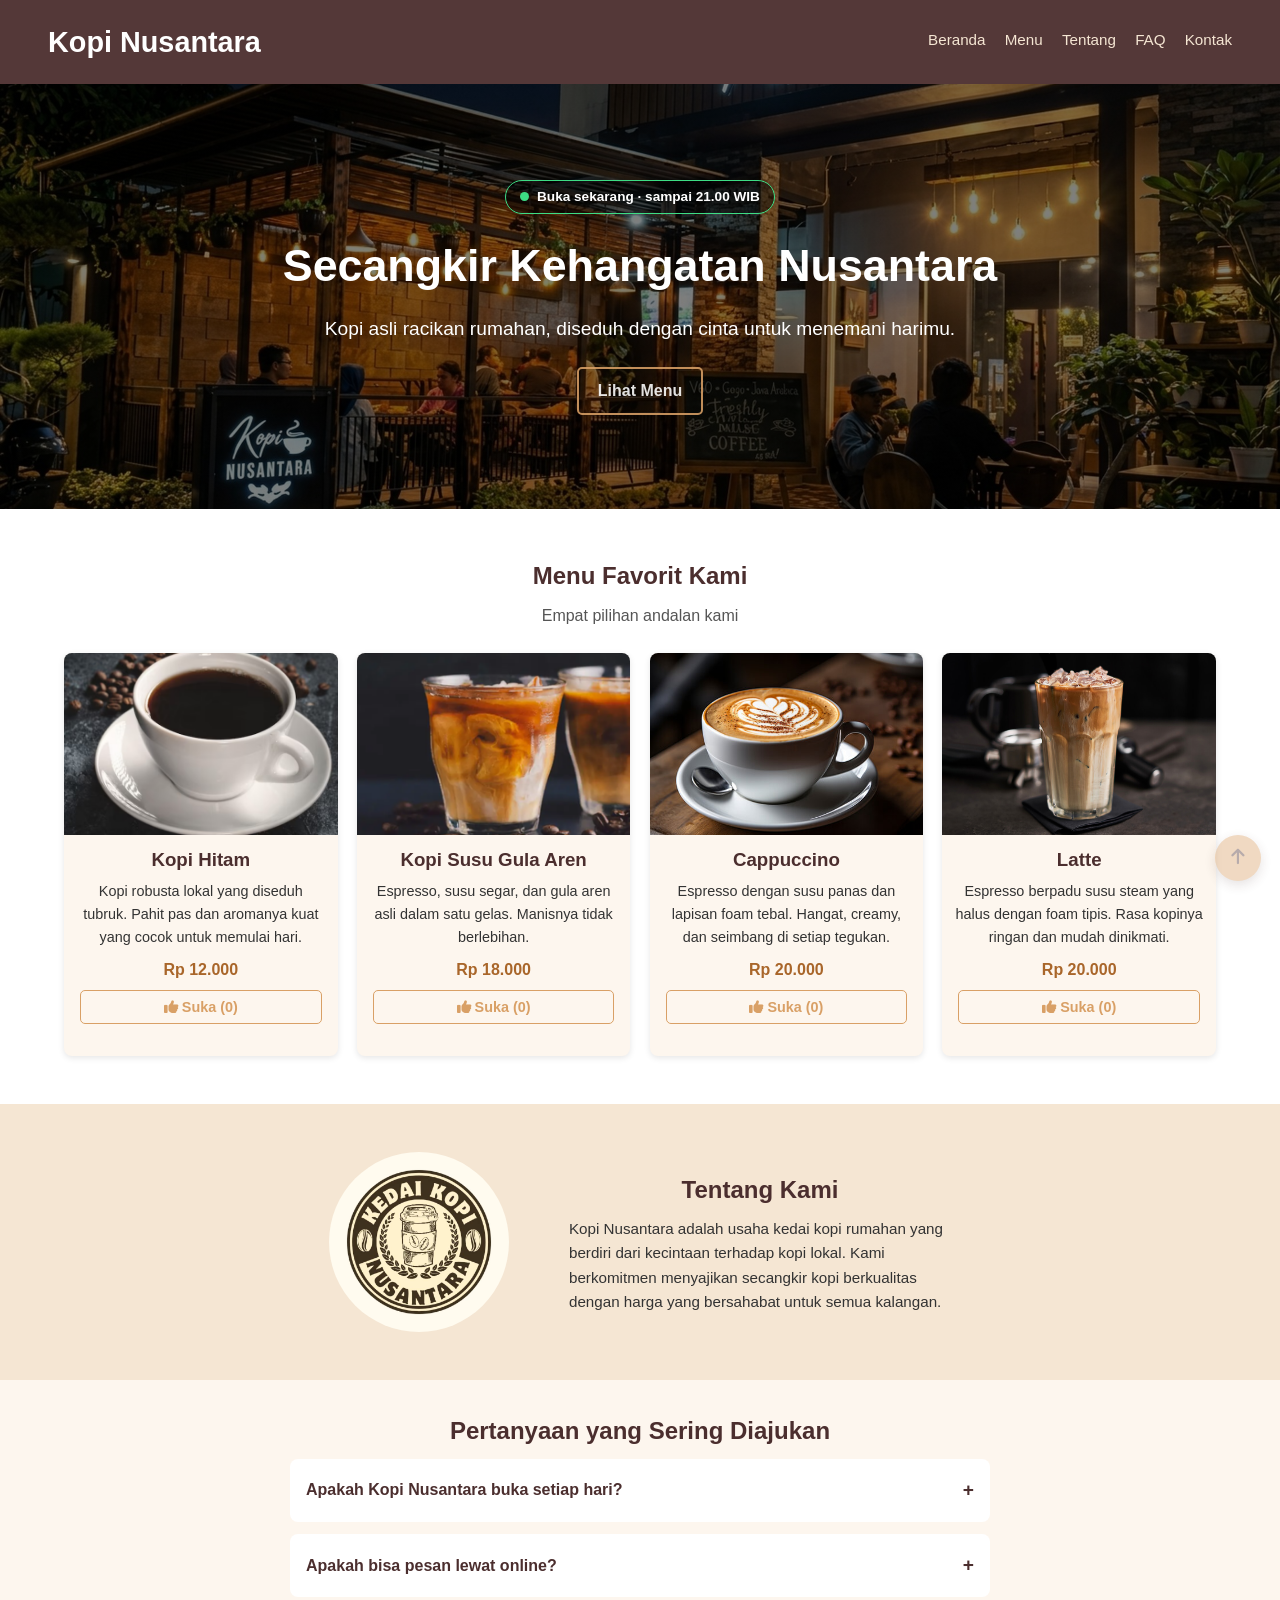
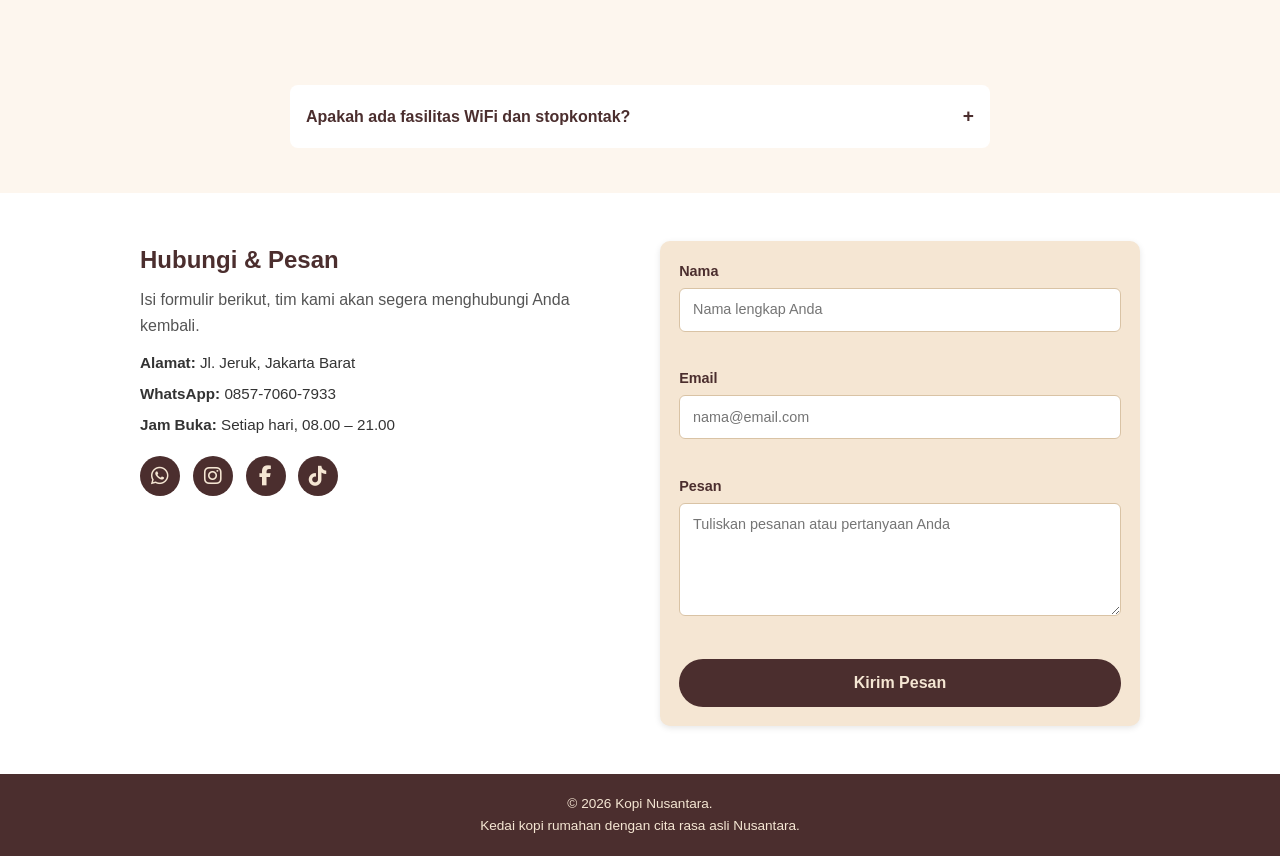
==== index.html @ 64dcb605 "Merge branch 'main' of https://github.com/Yohanes-505/tugas-bootstrap" ====
<!DOCTYPE html>
<html lang="id">
<head>
  <meta charset="UTF-8">
  <meta name="viewport" content="width=device-width, initial-scale=1.0">
  <title>Kopi Nusantara - Kedai Kopi Rumahan</title>
  <!--mengimport css yang berada di luar file lokal-->
  <link rel="stylesheet" href="https://cdnjs.cloudflare.com/ajax/libs/font-awesome/6.5.1/css/all.min.css">
  <link rel="stylesheet" href="style.css">
</head>

<body>
  <!--header-->
  <header class="header">
    <div class="nav-container">
      <h1 class="logo">Kopi Nusantara</h1>
      <input type="checkbox" id="nav-toggle" class="nav-toggle">

      <!--Ini kalau tampilan mobile bakal muncul tombol garis 3-->
      <label for="nav-toggle" class="hamburger">
        <span></span>
        <span></span>
        <span></span>
      </label>

      <nav class="navbar">
        <ul class="nav-list">
          <li><a href="#hero">Beranda</a></li>
          <li><a href="#menu">Menu</a></li>
          <li><a href="#tentang">Tentang</a></li>
          <li><a href="#faq">FAQ</a></li>
          <li><a href="#kontak">Kontak</a></li>
        </ul>
      </nav>
    </div>
  </header>

  <!--hero-->
  <section class="hero" id="hero">
    <div class="hero-content">
      <!--badge status buka ato tutup, teks dan warnanya diisi jQuery berdasarkan jam skrg-->
      <span class="status-buka" id="status-buka"></span>
      <h2>Secangkir Kehangatan Nusantara</h2>
      <p>Kopi asli racikan rumahan, diseduh dengan cinta untuk menemani harimu.</p>
      <a href="#menu" class="btn">Lihat Menu</a>
    </div>
  </section>

  <!--main content-->
  <section class="menu" id="menu">
    <h2 class="section-title">Menu Favorit Kami</h2>
    <p>Empat pilihan andalan kami</p>
    <div class="menu-grid">

      <div class="card">
        <div class="badge-populer">Terpopuler</div>
        <img src="images/Kopi Hitam.png" alt="Kopi Hitam">
        <h3>Kopi Hitam</h3>
        <p>Kopi robusta lokal yang diseduh tubruk. Pahit pas dan aromanya kuat yang cocok untuk memulai hari.</p>
        <span class="price">Rp 12.000</span>
        <!--Fitur Jquery untuk menyukai menu -->
        <button class="btn-like"><i class="fa-solid fa-thumbs-up"></i> Suka (<span class="like-count">0</span>)</button>
      </div>

      <div class="card">
        <div class="badge-populer">Terpopuler</div>
        <img src="images/Kopi Susu Gula Aren.png" alt="Kopi Susu Gula Aren">
        <h3>Kopi Susu Gula Aren</h3>
        <p>Espresso, susu segar, dan gula aren asli dalam satu gelas. Manisnya tidak berlebihan.</p>
        <span class="price">Rp 18.000</span>
        <button class="btn-like"><i class="fa-solid fa-thumbs-up"></i> Suka (<span class="like-count">0</span>)</button>
      </div>

      <div class="card">
        <div class="badge-populer">Terpopuler</div>
        <img src="images/Cappuccino.jpg" alt="Cappuccino">
        <h3>Cappuccino</h3>
        <p>Espresso dengan susu panas dan lapisan foam tebal. Hangat, creamy, dan seimbang di setiap tegukan.</p>
        <span class="price">Rp 20.000</span>
        <button class="btn-like"><i class="fa-solid fa-thumbs-up"></i> Suka (<span class="like-count">0</span>)</button>
      </div>

      <div class="card">
        <div class="badge-populer">Terpopuler</div>
        <img src="images/Iced Latte.jpg" alt="Latte">
        <h3>Latte</h3>
        <p>Espresso berpadu susu steam yang halus dengan foam tipis. Rasa kopinya ringan dan mudah dinikmati.</p>
        <span class="price">Rp 20.000</span>
        <button class="btn-like"><i class="fa-solid fa-thumbs-up"></i> Suka (<span class="like-count">0</span>)</button>
      </div>

    </div>
  </section>

  <!--tentang kami-->
  <section class="tentang" id="tentang">
    <div class="tentang-flex">
      <img src="images/Logo Kedai Kopi Nusantara.jpeg" alt="Kedai Kopi Nusantara">
      <div class="tentang-text">
        <h2 class="section-title">Tentang Kami</h2>
        <p>Kopi Nusantara adalah usaha kedai kopi rumahan yang berdiri dari kecintaan terhadap kopi lokal. Kami berkomitmen menyajikan secangkir kopi berkualitas dengan harga yang bersahabat untuk semua kalangan.</p>
      </div>
    </div>
  </section>

  <!--faq-->
  <section class="faq" id="faq">
    <h2 class="section-title">Pertanyaan yang Sering Diajukan</h2>
    <div class="faq-list">

      <!--faq 1-->
      <div class="faq-item">
        <div class="faq-question">
          Apakah Kopi Nusantara buka setiap hari?
          <span class="faq-icon">+</span>
        </div>
        <div class="faq-answer">
          <p>Ya, kami buka setiap hari mulai pukul 08.00 sampai 21.00 WIB.</p>
        </div>
      </div>

      <!--faq 2-->
      <div class="faq-item">
        <div class="faq-question">
          Apakah bisa pesan lewat online?
          <span class="faq-icon">+</span>
        </div>
        <div class="faq-answer">
          <p>Bisa, kamu bisa hubungi kami lewat Instagram atau WhatsApp yang tertera di bagian Kontak.</p>
        </div>
      </div>

      <!--faq 3-->
      <div class="faq-item">
        <div class="faq-question">
          Apakah tersedia menu tanpa gula?
          <span class="faq-icon">+</span>
        </div>
        <div class="faq-answer">
          <p>Tersedia, kamu bisa request level gula sesuai selera saat memesan.</p>
        </div>
      </div>

      <!--faq 4-->
      <div class="faq-item">
        <div class="faq-question">
          Apakah ada fasilitas WiFi dan stopkontak?
          <span class="faq-icon">+</span>
        </div>
        <div class="faq-answer">
          <p>Kami menyediakan WiFi gratis yang cepat dan banyak stopkontak, cocok untuk mengerjakan tugas atau work from cafe.</p>
        </div>
      </div>

    </div>
  </section>

  <!--kontak & pesan (validasi form menggunakan jQuery, lihat script.js)-->
  <section class="kontak" id="kontak">
    <div class="kontak-grid">
      <div class="kontak-info">
        <h2>Hubungi &amp; Pesan</h2>
        <p>Isi formulir berikut, tim kami akan segera menghubungi Anda kembali.</p>
        <ul class="kontak-detail">
          <li><strong>Alamat:</strong> Jl. Jeruk, Jakarta Barat</li>
          <li><strong>WhatsApp:</strong> 0857-7060-7933</li>
          <li><strong>Jam Buka:</strong> Setiap hari, 08.00 &ndash; 21.00</li>
        </ul>

        <!--ini untuk logo whatsapp, instagram, facebook, tiktok, yang diimpor dari link css di atas-->
        <div class="social-links">
          <a href="https://wa.me/6285770607933" class="social-btn whatsapp" target="_blank">
            <i class="fa-brands fa-whatsapp"></i>
          </a>
          <a href="https://www.instagram.com/kopinusantara.kopnus?utm_source=ig_web_button_share_sheet&stkn=ZDNlZDc0MzIxNw==" class="social-btn instagram" target="_blank">
            <i class="fa-brands fa-instagram"></i>
          </a>
          <a href="https://www.facebook.com/kopinusantaraa/" class="social-btn facebook" target="_blank">
            <i class="fa-brands fa-facebook-f"></i>
          </a>
          <a href="https://www.tiktok.com/@kedai_kosim?is_from_webapp=1&sender_device=pc" class="social-btn tiktok" target="_blank">
            <i class="fa-brands fa-tiktok"></i>
          </a>
        </div>
      </div>

      <!--novalidate: validasi bawaan browser dimatikan, validasi dilakukan oleh jQuery di script.js-->
      <form class="kontak-form" id="form-kontak" novalidate>
        <div class="form-group">
          <label for="nama">Nama</label>
          <input type="text" id="nama" name="nama" placeholder="Nama lengkap Anda">
          <span class="error-msg"></span>
        </div>
        <div class="form-group">
          <label for="email">Email</label>
          <input type="email" id="email" name="email" placeholder="nama@email.com">
          <span class="error-msg"></span>
        </div>
        <div class="form-group">
          <label for="pesan">Pesan</label>
          <textarea id="pesan" name="pesan" rows="4" placeholder="Tuliskan pesanan atau pertanyaan Anda"></textarea>
          <span class="error-msg"></span>
        </div>
        <button type="submit" class="btn-kirim" id="btn-kirim">Kirim Pesan</button>
        <!--pesan sukses, disembunyikan dulu lalu dimunculkan jQuery dengan slideDown-->
        <div class="form-status" id="form-status"></div>
      </form>
    </div>
  </section>

  <!--footer-->
  <footer class="footer" id="footer">
    <p>&copy; 2026 Kopi Nusantara.</p>
    <p>Kedai kopi rumahan dengan cita rasa asli Nusantara.</p>
  </footer>

  <!--wadah toast notifikasi, isinya ditambahkan jQuery lewat fungsi tampilkanToast()-->
  <div class="toast-container" id="toast-container" aria-live="polite"></div>

  <!--tombol kembali ke atas, muncul lewat jQuery setelah halaman di-scroll-->
  <button class="back-to-top" id="back-to-top" aria-label="Kembali ke atas">
    <i class="fa-solid fa-arrow-up"></i>
  </button>

  <!--jQuery dari CDN resmi, wajib dimuat sebelum script.js agar $ sudah tersedia-->
  <script src="https://code.jquery.com/jquery-3.7.1.min.js"></script>
  <script src="script.js"></script>

</body>
</html>
---- style.css ----
* {
  margin: 0;
  padding: 0;
  box-sizing: border-box;
}

/*agar saat discroll ada transisi dan juga padding agar menyesuaikan berhenti scrollnya dimana*/
html {
  scroll-behavior: smooth;
  scroll-padding-top: 4.4rem;
}

body {
  font-family: 'Segoe UI', Arial, sans-serif;
  line-height: 1.6;
  color: #333;
  overflow-x: hidden;
}

img {
  max-width: 100%;
  height: auto;
  display: block;
}

/*===mobile===*/

/*==header==*/
.header {                                                                                                                                                            
  position: sticky;                                                                                                                                                  
  top: 0;                                                                                                                                                            
  z-index: 100;                                                                                                                                                      
  background-color: rgba(75, 46, 46, 0.95);                                                                          
  backdrop-filter: blur(5px);                                                                                    
  -webkit-backdrop-filter: blur(5px);                                                                                    
  padding: 1rem;                                                                                                                                                     
}   

.nav-container {
  display: flex;
  flex-direction: row;
  justify-content: space-between;
  align-items: center;
  gap: 0.5rem;
  position: relative;
}

.logo {
  color: #fff;
  font-size: 1.4rem;
}

.nav-toggle {
  display: none;
}

.hamburger {
  display: flex;
  flex-direction: column;
  justify-content: space-between;
  width: 26px;
  height: 20px;
  cursor: pointer;
  z-index: 20;
  flex-shrink: 0;
}

.hamburger span {
  display: block;
  height: 3px;
  width: 100%;
  background-color: #f5e6d3;
  border-radius: 2px;
  transition: transform 0.5s ease, opacity 0.5s ease;
}

/* ketika toogle hamburger diklik maka akan muncul navbarnya (khusus untuk mobile) */
.nav-toggle:checked ~ .hamburger span:nth-child(1) {
  transform: translateY(8.5px) rotate(45deg);
}

.nav-toggle:checked ~ .hamburger span:nth-child(2) {
  opacity: 0;
}

.nav-toggle:checked ~ .hamburger span:nth-child(3) {
  transform: translateY(-8.5px) rotate(-45deg);
}

.navbar {
  position: absolute;
  top: 100%;
  left: 0;
  width: 100%;
  max-height: 0;
  overflow: hidden;
  background-color: #4b2e2e;
  transition: max-height 0.3s ease;
}

.nav-toggle:checked ~ .navbar {
  max-height: 300px;
}

.nav-list {
  list-style: none;
  display: flex;
  flex-direction: column;
  text-align: center;
  gap: 0.4rem;
  padding: 1rem 0;
}

.nav-list a {
  display: inline-block;
  color: #f5e6d3;
  text-decoration: none;
  font-size: 0.95rem;
  padding-bottom: 4px;
  border-bottom: 2px solid transparent;
  transition: border-color 0.2s ease;
  outline: none;
}

.nav-list a:hover {
  color: #d9a066;
  border-bottom-color: #d9a066;
}

/*ketika navbar telah diklik maka muncul garis border bawah */
body:has(#hero:target) .nav-list a[href="#hero"],
body:has(#menu:target) .nav-list a[href="#menu"],
body:has(#tentang:target) .nav-list a[href="#tentang"],
body:has(#faq:target) .nav-list a[href="#faq"],
body:has(#kontak:target) .nav-list a[href="#kontak"] {
  color: #d9a066;
  border-bottom-color: #d9a066;
}

/*==hero==*/
.hero {
  background: linear-gradient(rgba(0,0,0,0.5), rgba(0,0,0,0.5)),
              url('images/Kedai Kopi Nusantara.jpeg') center/cover no-repeat;
  color: #fff;
  text-align: center;
  padding: 3rem 1rem;
}

.hero h2 {
  font-size: 1.6rem;
  margin-bottom: 0.8rem;
}

.hero p {
  font-size: 0.95rem;
  margin-bottom: 1.2rem;
}

.btn {
  display: inline-block;
  background-color: transparent;
  border:  2px solid #d9a066;
  color: #ffffff;
  padding: 0.6rem 1.2rem;
  border-radius: 5px;
  text-decoration: none;
  font-weight: bold;
  transition: background-color 0.3s ease;
}

.btn:hover{
  background-color: #d9a066;
  color: #4b2e2e;
  box-shadow: 0 0 25px #d9a066; 
}

/*==menu==*/
.menu {
  padding: 2rem 1rem;
}

.menu > p {
  font-size: 1rem;
  margin-bottom: 1.5rem;
  text-align: center;
  color: #555;
}

.section-title {
  text-align: center;
  margin-bottom: 0.5rem;
  color: #4b2e2e;
}

.menu-grid {
  display: grid;
  grid-template-columns: 1fr;
  gap: 1.2rem;
}

.card {
  background-color: #fdf6ee;
  border-radius: 8px;
  overflow: hidden;
  box-shadow: 0 2px 6px rgba(0,0,0,0.1);
  text-align: center;
  padding-bottom: 1rem;
  /* buat harga nempel di bawah card */
  display: flex;
  flex-direction: column;
}

.card img {
  width: 100%;
  aspect-ratio: 3/2;
  object-fit: cover;
}

.card h3 {
  margin: 0.6rem 0 0.3rem;
  color: #4b2e2e;
}

.card p {
  font-size: 0.9rem;
  padding: 0 0.8rem;
  margin-bottom: 0.5rem;
}

.price {
  margin-top: auto;
  font-weight: bold;
  color: #a9662a;
}

/* badge menu terpopuler */
.card {
  position: relative;
}

.card.terpopuler{
  border: 2px solid #d9a066;
  box-shadow: 0 0 15px rgba(217, 160, 102, 0.6);
}

.badge-populer{
  display: none;
  position: absolute;
  top: 8px;
  left: 8px;
  background-color: #d9a066;
  color: #fff;
  font-size: 0.75rem;
  font-weight: bold;
  padding: 0.25rem 0.6rem;
  border-radius: 999px;
  z-index: 5;
}

.card.terpopuler .badge-populer{
  display: inline-block;
}
/*==tentang==*/
.tentang {
  background-color: #f5e6d3;
  padding: 2rem 1rem;
}

.tentang-flex {
  display: flex;
  flex-direction: column;
  align-items: center;
  justify-content: center;
  text-align: center;
  margin: 0 auto;
  max-width: 100%;
}

.tentang-flex img {
  width: 150px;
  max-width: 100%;
  aspect-ratio: 1 / 1;
  object-fit: cover;
  border-radius: 50%;
  margin: 0 auto 1.5rem auto;
  flex-shrink: 0;
}

.tentang-flex {
  opacity: 0;
  transform: translateY(35px);
  transition: opacity 0.8s ease, transform 0.8s ease;
}

.tentang-flex.tampil{
  opacity: 1;
  transform: translateY(0);
}

.tentang-text p {
  font-size: 0.95rem;
}

.card,
.faq-item {
  opacity: 0;
  transform: translateY(25px);
  transition: opacity 0.6s ease, transform 0.6s ease;
}

.card.tampil,
.faq-item.tampil {
  opacity: 1;
  transform: translateY(0);
}

/*==faq==*/
.faq {
  padding: 2rem 1rem;
  background-color: #fdf6ee;
}

.faq-list {
  max-width: 700px;
  margin: 0 auto;
}

.faq-item {
  background: #fff;
  border-radius: 8px;
  margin-bottom: 0.8rem;
  overflow: hidden;
}

.faq-question {
  cursor: pointer;
  font-weight: bold;
  color: #4b2e2e;
  padding: 1rem;
  display: flex;
  justify-content: space-between;
  align-items: center;
  transition: background-color 0.3s ease;
}

/* kelas active ditambahkan jQuery saat pertanyaan diklik */
.faq-question.active {
  background-color: #f5e6d3;
}

.faq-icon {
  transition: transform 0.3s ease;
  font-size: 1.2rem;
}

.faq-question.active .faq-icon {
  transform: rotate(45deg); 
}

.faq-answer {
  display: none; 
  padding: 0 1rem;
}

.faq-answer p {
  font-size: 0.9rem;
  color: #555;
  padding-bottom: 1rem;
}

.btn-like {
  background-color: transparent;
  border: 1px solid #d9a066;
  color: #d9a066;
  padding: 0.5rem;
  margin: 0.5rem 1rem 1rem;
  border-radius: 5px;
  cursor: pointer;
  font-size: 0.9rem;
  font-weight: bold;
  transition: all 0.3s ease;
}

.btn-like:hover {
  background-color: #f5e6d3;
}

/* kelas liked ditambahkan jQuery saat tombol suka diklik */
.btn-like.liked {
  background-color: #d9a066;
  color: #fff;
}

/*==kontak==*/
.kontak {
  padding: 2rem 1rem;
  background-color: #fff;
}

.kontak-grid {
  display: grid;
  grid-template-columns: 1fr;
  gap: 2rem;
  max-width: 1000px;
  margin: 0 auto;
}

.kontak-info h2 {
  color: #4b2e2e;
  margin-bottom: 0.5rem;
}

.kontak-info p {
  color: #555;
  margin-bottom: 0.8rem;
}

.kontak-detail {
  list-style: none;
}

.kontak-detail li {
  margin-bottom: 0.4rem;
  font-size: 0.95rem;
}

/*==sosial media==*/
.social-links {
  display: flex;
  align-items: center;
  gap: 0.8rem;
  margin-top: 1.2rem;
}

.social-btn {
  display: inline-flex;
  align-items: center;
  justify-content: center;
  width: 40px;
  height: 40px;
  border-radius: 50%;
  background-color: #4b2e2e;
  color: #f5e6d3;
  font-size: 1.25rem;
  text-decoration: none;
  transition: all 0.3s ease;
}

.social-btn:hover {
  transform: translateY(-3px);
  color: #ffffff;
}

.social-btn.whatsapp:hover {
  background-color: #25d366;
}

.social-btn.instagram:hover {
  background-color: #e1306c;
}

.social-btn.facebook:hover {
  background-color: #1877f2;
}

.social-btn.tiktok:hover {
  background-color: #000000;
}

.kontak-form {
  background-color: #f5e6d3;
  border-radius: 10px;
  padding: 1.2rem;
  box-shadow: 0 2px 6px rgba(0,0,0,0.1);
}

.form-group {
  margin-bottom: 1rem;
}

.form-group label {
  display: block;
  font-size: 0.9rem;
  font-weight: bold;
  color: #4b2e2e;
  margin-bottom: 0.3rem;
}

.form-group input,
.form-group textarea {
  width: 100%;
  font: inherit;
  font-size: 0.9rem;
  padding: 0.6rem 0.8rem;
  border: 1px solid #d9c3a5;
  border-radius: 6px;
  background-color: #fff;
}

.form-group textarea {
  resize: vertical;
}

.form-group input:focus,
.form-group textarea:focus {
  outline: 2px solid #d9a066;
  border-color: #d9a066;
}

.btn-kirim {
  width: 100%;
  font: inherit;
  font-weight: bold;
  padding: 0.7rem 1rem;
  border: none;
  border-radius: 999px;
  background-color: #4b2e2e;
  color: #f5e6d3;
  cursor: pointer;
  transition: background-color 0.2s ease;
}

.btn-kirim:hover {
  background-color: #6b4327;
}

/*==footer==*/
.footer {
  background-color: #4b2e2e;
  color: #f5e6d3;
  text-align: center;
  padding: 1.2rem 1rem;
  font-size: 0.85rem;
}

/*===tablet===*/
@media (min-width: 576px) {

  .hamburger {
    display: none;
  }

  .navbar {
    position: static;
    max-height: none;
    overflow: visible;
    background-color: transparent;
    width: auto;
  }

  .nav-list {
    flex-direction: row;
    gap: 1.2rem;
    padding: 0;
  }

  .hero h2 {
    font-size: 2rem;
  }

  .hero p {
    font-size: 1.05rem;
  }

  .menu-grid {
    grid-template-columns: repeat(2, 1fr);
  }

  .tentang-flex {
    flex-direction: row;
    align-items: center;
    justify-content: space-between;
    text-align: left;
    max-width: 85%;
    margin: 0 auto;
  }

  .tentang-flex img {
    width: 180px;
    max-width: 180px;
    margin: 0 60px 0 0;
    flex-shrink: 0;
  }

  .tentang-flex .tentang-text {
    flex: 1;
  }
}

/*===desktop===*/
@media (min-width: 992px) {

  html {
    scroll-padding-top: 5.4rem;
  }

  .header {
    padding: 1.2rem 3rem;
  }

  .logo {
    font-size: 1.8rem;
  }

  .hero {
    padding: 6rem 2rem;
  }

  .hero h2 {
    font-size: 2.8rem;
  }

  .hero p {
    font-size: 1.2rem;
  }

  .menu {
    padding: 3rem 4rem;
  }

  .menu-grid {
    grid-template-columns: repeat(4, 1fr);
  }

  .tentang {
    padding: 3rem 4rem;
  }

  .tentang-flex {
    max-width: 54%;
    margin: auto;
  }

  .kontak {
    padding: 3rem 4rem;
  }

  .kontak-grid {
    /* info kontak di kiri, formulir di kanan */
    grid-template-columns: 1fr 1fr;
    gap: 2.5rem;
  }
}

/*==tombol kembali ke atas==*/
.back-to-top {
  display: none;
  position: fixed;
  right: 1.2rem;
  bottom: 1.2rem;
  z-index: 90;
  width: 46px;
  height: 46px;
  border: none;
  border-radius: 50%;
  background-color: #d9a066;
  color: #4b2e2e;
  font-size: 1.1rem;
  cursor: pointer;
  box-shadow: 0 4px 12px rgba(75, 46, 46, 0.35);
  transition: background-color 0.3s ease, transform 0.3s ease;
}

.back-to-top:hover {
  background-color: #4b2e2e;
  color: #f5e6d3;
  transform: translateY(-3px);
}

.back-to-top:focus-visible {
  outline: 3px solid #d9a066;
  outline-offset: 3px;
}

/*==validasi form==*/
.error-msg {
  display: block;
  min-height: 1.2em; 
  font-size: 0.8rem;
  color: #b3261e;
  margin-top: 0.25rem;
}

/* ditambahkan jQuery ke kolom yang salah */
.form-group input.input-error,
.form-group textarea.input-error {
  border-color: #b3261e;
  background-color: #fff6f5;
}

.form-status {
  display: none; 
  margin-top: 1rem;
  padding: 0.8rem 1rem;
  border-radius: 6px;
  background-color: #e6f4ea;
  color: #1e5e34;
  font-size: 0.9rem;
  font-weight: bold;
  text-align: center;
}

/*==toast notification==*/
.toast-container {
  position: fixed;
  left: 1.2rem;
  bottom: 1.2rem;
  z-index: 95;
  display: flex;
  flex-direction: column;
  gap: 0.5rem;
  max-width: calc(100% - 5.5rem);
  pointer-events: none;
}

.toast {
  padding: 0.7rem 1rem;
  border-radius: 6px;
  border-left: 4px solid #d9a066;
  background-color: #4b2e2e;
  color: #f5e6d3;
  font-size: 0.9rem;
  box-shadow: 0 4px 12px rgba(75, 46, 46, 0.35);
}

.toast.toast-batal {
  border-left-color: #a9a9a9;
}

/*==status buka/tutup==*/
.status-buka {
  display: inline-block;
  margin-bottom: 1rem;
  padding: 0.3rem 0.9rem;
  border: 1px solid #fff;
  border-radius: 999px;
  background-color: rgba(0, 0, 0, 0.45);
  font-size: 0.85rem;
  font-weight: bold;
}

/* indikator di depan teks */
.status-buka::before {
  content: '';
  display: inline-block;
  width: 9px;
  height: 9px;
  margin-right: 0.5rem;
  border-radius: 50%;
  background-color: #aaa;
}

/* buka/tutup ditambahkan jQuery sesuai jam */
.status-buka.buka {
  border-color: #3ddc84;
}

.status-buka.buka::before {
  background-color: #3ddc84;
}

.status-buka.tutup {
  border-color: #ff5a4f;
}

.status-buka.tutup::before {
  background-color: #ff5a4f;
}
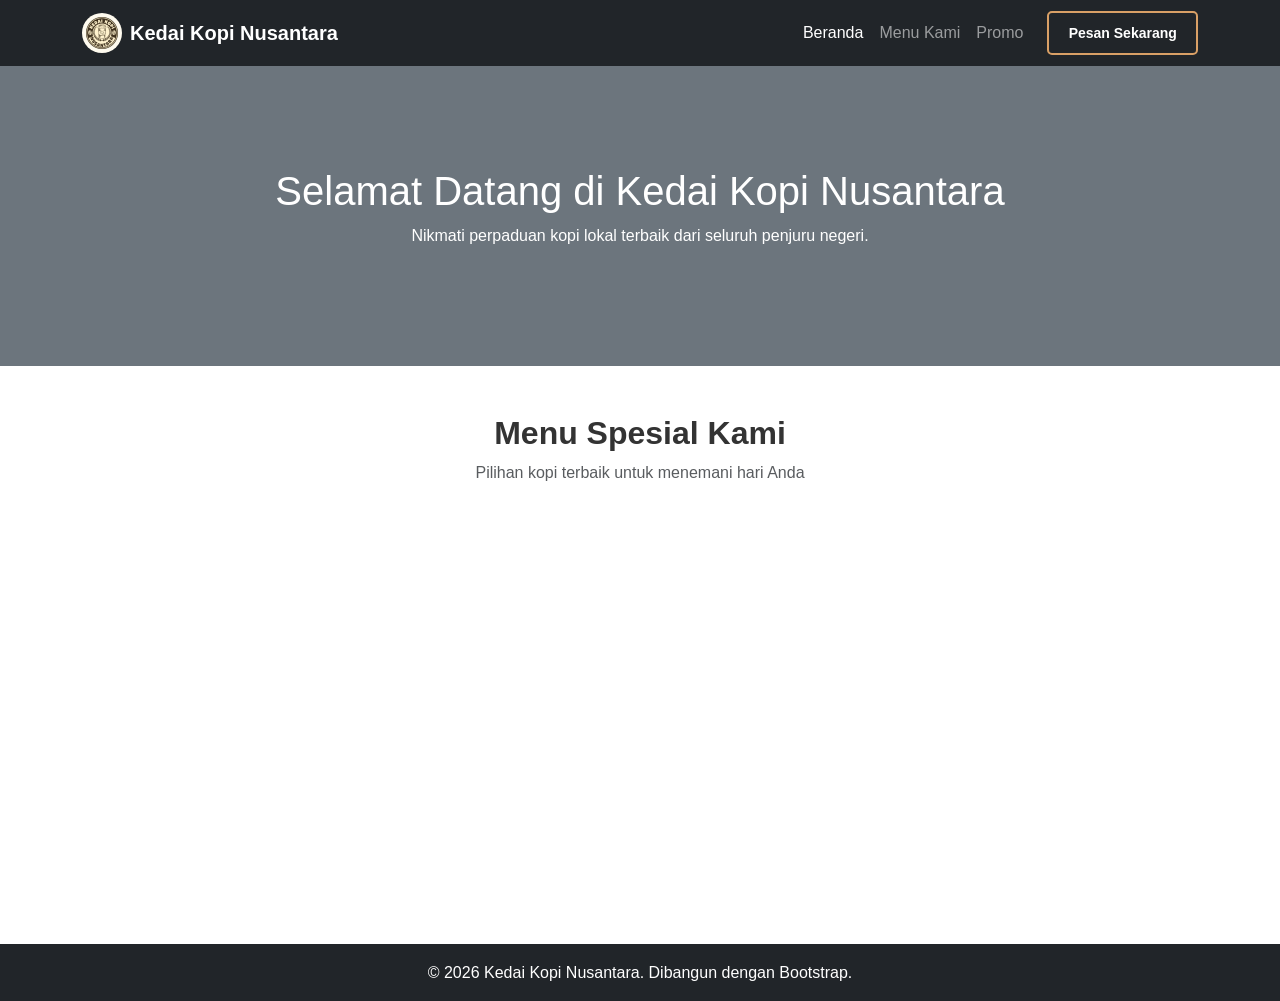
==== commit d2178dab: "fix: pindahkan index.html ke root dan hapus folder duplikat" ====
--- a/index.html
+++ b/index.html
@@ -3,228 +3,162 @@
 <head>
   <meta charset="UTF-8">
   <meta name="viewport" content="width=device-width, initial-scale=1.0">
-  <title>Kopi Nusantara - Kedai Kopi Rumahan</title>
-  <!--mengimport css yang berada di luar file lokal-->
-  <link rel="stylesheet" href="https://cdnjs.cloudflare.com/ajax/libs/font-awesome/6.5.1/css/all.min.css">
+  <title>Kedai Kopi Nusantara</title>
+  
+  <!-- Memasang Bootstrap via CDN (Sesuai Materi PPT Bagian 1) -->
+  <link href="https://cdn.jsdelivr.net/npm/bootstrap@5.3.3/dist/css/bootstrap.min.css" rel="stylesheet">
+  
+  <!-- Opsional: Menghubungkan file CSS kustom Anda jika ada -->
   <link rel="stylesheet" href="style.css">
 </head>
+<body>
 
-<body>
-  <!--header-->
-  <header class="header">
-    <div class="nav-container">
-      <h1 class="logo">Kopi Nusantara</h1>
-      <input type="checkbox" id="nav-toggle" class="nav-toggle">
+  <!-- 1. KOMPONEN: NAVBAR -->
+  <nav class="navbar navbar-expand-lg bg-dark navbar-dark shadow-sm sticky-top">
+    <div class="container">
+      
+      <a class="navbar-brand d-flex align-items-center fw-bold" href="#">
+        <!-- Memanggil gambar logo dari folder images -->
+        <img src="images/Logo Kedai Kopi Nusantara.jpeg" alt="Logo" width="40" height="40" class="rounded-circle me-2" style="object-fit: cover;">
+        Kedai Kopi Nusantara
+      </a>
+      
+      <!-- Tombol Hamburger untuk versi mobile -->
+      <button class="navbar-toggler" type="button" data-bs-toggle="collapse" data-bs-target="#navMenu">
+        <span class="navbar-toggler-icon"></span>
+      </button>
+      
+      <!-- Menu Navbar -->
+      <div class="collapse navbar-collapse" id="navMenu">
+        <ul class="navbar-nav ms-auto mb-2 mb-lg-0 align-items-center">
+          <li class="nav-item">
+            <a class="nav-link active" href="#">Beranda</a>
+          </li>
+          <li class="nav-item">
+            <a class="nav-link" href="#menu">Menu Kami</a>
+          </li>
+          <li class="nav-item">
+            <a class="nav-link" href="#promo">Promo</a>
+          </li>
+          <li class="nav-item ms-lg-3 mt-2 mt-lg-0">
+            <button class="btn btn-outline-light btn-sm" data-bs-toggle="modal" data-bs-target="#modalPesan">
+              Pesan Sekarang
+            </button>
+          </li>
+        </ul>
+      </div>
+    </div>
+  </nav>
 
-      <!--Ini kalau tampilan mobile bakal muncul tombol garis 3-->
-      <label for="nav-toggle" class="hamburger">
-        <span></span>
-        <span></span>
-        <span></span>
-      </label>
-
-      <nav class="navbar">
-        <ul class="nav-list">
-          <li><a href="#hero">Beranda</a></li>
-          <li><a href="#menu">Menu</a></li>
-          <li><a href="#tentang">Tentang</a></li>
-          <li><a href="#faq">FAQ</a></li>
-          <li><a href="#kontak">Kontak</a></li>
-        </ul>
-      </nav>
+  <!-- 2. KOMPONEN: CAROUSEL (Promo Banner) -->
+  <header id="promo" class="mb-5">
+    <div id="promoCarousel" class="carousel slide" data-bs-ride="carousel">
+      <div class="carousel-inner">
+        <div class="carousel-item active bg-secondary text-white text-center py-5" style="height: 300px;">
+          <div class="container d-flex flex-column justify-content-center h-100">
+            <h1>Selamat Datang di Kedai Kopi Nusantara</h1>
+            <p>Nikmati perpaduan kopi lokal terbaik dari seluruh penjuru negeri.</p>
+          </div>
+        </div>
+      </div>
     </div>
   </header>
 
-  <!--hero-->
-  <section class="hero" id="hero">
-    <div class="hero-content">
-      <!--badge status buka ato tutup, teks dan warnanya diisi jQuery berdasarkan jam skrg-->
-      <span class="status-buka" id="status-buka"></span>
-      <h2>Secangkir Kehangatan Nusantara</h2>
-      <p>Kopi asli racikan rumahan, diseduh dengan cinta untuk menemani harimu.</p>
-      <a href="#menu" class="btn">Lihat Menu</a>
+  <!-- LAYOUTING: CONTAINER & GRID 12 KOLOM -->
+  <main class="container mb-5" id="menu">
+    <div class="text-center mb-4">
+      <h2 class="fw-bold">Menu Spesial Kami</h2>
+      <p class="text-muted">Pilihan kopi terbaik untuk menemani hari Anda</p>
     </div>
-  </section>
 
-  <!--main content-->
-  <section class="menu" id="menu">
-    <h2 class="section-title">Menu Favorit Kami</h2>
-    <p>Empat pilihan andalan kami</p>
-    <div class="menu-grid">
-
-      <div class="card">
-        <div class="badge-populer">Terpopuler</div>
-        <img src="images/Kopi Hitam.png" alt="Kopi Hitam">
-        <h3>Kopi Hitam</h3>
-        <p>Kopi robusta lokal yang diseduh tubruk. Pahit pas dan aromanya kuat yang cocok untuk memulai hari.</p>
-        <span class="price">Rp 12.000</span>
-        <!--Fitur Jquery untuk menyukai menu -->
-        <button class="btn-like"><i class="fa-solid fa-thumbs-up"></i> Suka (<span class="like-count">0</span>)</button>
-      </div>
-
-      <div class="card">
-        <div class="badge-populer">Terpopuler</div>
-        <img src="images/Kopi Susu Gula Aren.png" alt="Kopi Susu Gula Aren">
-        <h3>Kopi Susu Gula Aren</h3>
-        <p>Espresso, susu segar, dan gula aren asli dalam satu gelas. Manisnya tidak berlebihan.</p>
-        <span class="price">Rp 18.000</span>
-        <button class="btn-like"><i class="fa-solid fa-thumbs-up"></i> Suka (<span class="like-count">0</span>)</button>
-      </div>
-
-      <div class="card">
-        <div class="badge-populer">Terpopuler</div>
-        <img src="images/Cappuccino.jpg" alt="Cappuccino">
-        <h3>Cappuccino</h3>
-        <p>Espresso dengan susu panas dan lapisan foam tebal. Hangat, creamy, dan seimbang di setiap tegukan.</p>
-        <span class="price">Rp 20.000</span>
-        <button class="btn-like"><i class="fa-solid fa-thumbs-up"></i> Suka (<span class="like-count">0</span>)</button>
-      </div>
-
-      <div class="card">
-        <div class="badge-populer">Terpopuler</div>
-        <img src="images/Iced Latte.jpg" alt="Latte">
-        <h3>Latte</h3>
-        <p>Espresso berpadu susu steam yang halus dengan foam tipis. Rasa kopinya ringan dan mudah dinikmati.</p>
-        <span class="price">Rp 20.000</span>
-        <button class="btn-like"><i class="fa-solid fa-thumbs-up"></i> Suka (<span class="like-count">0</span>)</button>
-      </div>
-
-    </div>
-  </section>
-
-  <!--tentang kami-->
-  <section class="tentang" id="tentang">
-    <div class="tentang-flex">
-      <img src="images/Logo Kedai Kopi Nusantara.jpeg" alt="Kedai Kopi Nusantara">
-      <div class="tentang-text">
-        <h2 class="section-title">Tentang Kami</h2>
-        <p>Kopi Nusantara adalah usaha kedai kopi rumahan yang berdiri dari kecintaan terhadap kopi lokal. Kami berkomitmen menyajikan secangkir kopi berkualitas dengan harga yang bersahabat untuk semua kalangan.</p>
-      </div>
-    </div>
-  </section>
-
-  <!--faq-->
-  <section class="faq" id="faq">
-    <h2 class="section-title">Pertanyaan yang Sering Diajukan</h2>
-    <div class="faq-list">
-
-      <!--faq 1-->
-      <div class="faq-item">
-        <div class="faq-question">
-          Apakah Kopi Nusantara buka setiap hari?
-          <span class="faq-icon">+</span>
-        </div>
-        <div class="faq-answer">
-          <p>Ya, kami buka setiap hari mulai pukul 08.00 sampai 21.00 WIB.</p>
+    <!-- Sistem Grid 12 Kolom -->
+    <div class="row g-4">
+      
+      <!-- Kolom 1 (Responsif: 12 di HP, 6 di Tablet, 4 di Laptop) -->
+      <div class="col-12 col-md-6 col-lg-4">
+        <!-- 3. KOMPONEN: CARD -->
+        <div class="card h-100 shadow-sm">
+          <img src="images/Kopi Susu Gula Aren.png" class="card-img-top" alt="Kopi Susu Gula Aren" style="height: 200px; object-fit: cover;">
+          <div class="card-body d-flex flex-column">
+            <h5 class="card-title">Kopi Susu Gula Aren <span class="badge text-bg-warning">Favorit</span></h5>
+            <p class="card-text text-muted">Perpaduan klasik kopi robusta lokal & gula aren asli yang legit.</p>
+            
+            <!-- Tombol untuk memicu Modal -->
+            <button class="btn btn-primary mt-auto" data-bs-toggle="modal" data-bs-target="#modalPesan">
+              Pesan Sekarang
+            </button>
+          </div>
         </div>
       </div>
 
-      <!--faq 2-->
-      <div class="faq-item">
-        <div class="faq-question">
-          Apakah bisa pesan lewat online?
-          <span class="faq-icon">+</span>
-        </div>
-        <div class="faq-answer">
-          <p>Bisa, kamu bisa hubungi kami lewat Instagram atau WhatsApp yang tertera di bagian Kontak.</p>
+      <!-- Kolom 2 -->
+      <div class="col-12 col-md-6 col-lg-4">
+        <div class="card h-100 shadow-sm">
+          <img src="images/Kopi Hitam.png" class="card-img-top" alt="Kopi Hitam" style="height: 200px; object-fit: cover;">
+          <div class="card-body d-flex flex-column">
+            <h5 class="card-title">Kopi Hitam (Tubruk)</h5>
+            <p class="card-text text-muted">Kopi hitam pekat dengan aroma kuat khas nusantara. Cocok untuk pecinta kopi sejati.</p>
+            <button class="btn btn-primary mt-auto" data-bs-toggle="modal" data-bs-target="#modalPesan">
+              Pesan Sekarang
+            </button>
+          </div>
         </div>
       </div>
 
-      <!--faq 3-->
-      <div class="faq-item">
-        <div class="faq-question">
-          Apakah tersedia menu tanpa gula?
-          <span class="faq-icon">+</span>
-        </div>
-        <div class="faq-answer">
-          <p>Tersedia, kamu bisa request level gula sesuai selera saat memesan.</p>
+      <!-- Kolom 3 -->
+      <div class="col-12 col-md-6 col-lg-4">
+        <div class="card h-100 shadow-sm">
+          <img src="images/Cappuccino.jpg" class="card-img-top" alt="Cappuccino" style="height: 200px; object-fit: cover;">
+          <div class="card-body d-flex flex-column">
+            <h5 class="card-title">Cappuccino</h5>
+            <p class="card-text text-muted">Espresso dengan campuran susu *steamed* dan busa susu yang lembut.</p>
+            <button class="btn btn-primary mt-auto" data-bs-toggle="modal" data-bs-target="#modalPesan">
+              Pesan Sekarang
+            </button>
+          </div>
         </div>
       </div>
 
-      <!--faq 4-->
-      <div class="faq-item">
-        <div class="faq-question">
-          Apakah ada fasilitas WiFi dan stopkontak?
-          <span class="faq-icon">+</span>
+    </div> <!-- Penutup Row -->
+  </main>
+
+  <!-- 4. KOMPONEN: MODAL (Pop-up Pemesanan) -->
+  <div class="modal fade" id="modalPesan" tabindex="-1" aria-labelledby="modalPesanLabel" aria-hidden="true">
+    <div class="modal-dialog modal-dialog-centered">
+      <div class="modal-content">
+        <div class="modal-header">
+          <h5 class="modal-title" id="modalPesanLabel">Detail Pemesanan</h5>
+          <button type="button" class="btn-close" data-bs-dismiss="modal" aria-label="Close"></button>
         </div>
-        <div class="faq-answer">
-          <p>Kami menyediakan WiFi gratis yang cepat dan banyak stopkontak, cocok untuk mengerjakan tugas atau work from cafe.</p>
+        <div class="modal-body">
+          <!-- Form Component -->
+          <form>
+            <div class="mb-3">
+              <label for="namaPemesan" class="form-label">Nama Anda</label>
+              <input type="text" class="form-control" id="namaPemesan" placeholder="Masukkan nama">
+            </div>
+            <div class="mb-3">
+              <label for="catatan" class="form-label">Catatan (Opsional)</label>
+              <textarea class="form-control" id="catatan" rows="2" placeholder="Contoh: Less sugar, es sedikit..."></textarea>
+            </div>
+          </form>
+        </div>
+        <div class="modal-footer">
+          <button type="button" class="btn btn-outline-secondary" data-bs-dismiss="modal">Batal</button>
+          <button type="button" class="btn btn-success" data-bs-dismiss="modal">Konfirmasi Pesanan</button>
         </div>
       </div>
+    </div>
+  </div>
 
-    </div>
-  </section>
-
-  <!--kontak & pesan (validasi form menggunakan jQuery, lihat script.js)-->
-  <section class="kontak" id="kontak">
-    <div class="kontak-grid">
-      <div class="kontak-info">
-        <h2>Hubungi &amp; Pesan</h2>
-        <p>Isi formulir berikut, tim kami akan segera menghubungi Anda kembali.</p>
-        <ul class="kontak-detail">
-          <li><strong>Alamat:</strong> Jl. Jeruk, Jakarta Barat</li>
-          <li><strong>WhatsApp:</strong> 0857-7060-7933</li>
-          <li><strong>Jam Buka:</strong> Setiap hari, 08.00 &ndash; 21.00</li>
-        </ul>
-
-        <!--ini untuk logo whatsapp, instagram, facebook, tiktok, yang diimpor dari link css di atas-->
-        <div class="social-links">
-          <a href="https://wa.me/6285770607933" class="social-btn whatsapp" target="_blank">
-            <i class="fa-brands fa-whatsapp"></i>
-          </a>
-          <a href="https://www.instagram.com/kopinusantara.kopnus?utm_source=ig_web_button_share_sheet&stkn=ZDNlZDc0MzIxNw==" class="social-btn instagram" target="_blank">
-            <i class="fa-brands fa-instagram"></i>
-          </a>
-          <a href="https://www.facebook.com/kopinusantaraa/" class="social-btn facebook" target="_blank">
-            <i class="fa-brands fa-facebook-f"></i>
-          </a>
-          <a href="https://www.tiktok.com/@kedai_kosim?is_from_webapp=1&sender_device=pc" class="social-btn tiktok" target="_blank">
-            <i class="fa-brands fa-tiktok"></i>
-          </a>
-        </div>
-      </div>
-
-      <!--novalidate: validasi bawaan browser dimatikan, validasi dilakukan oleh jQuery di script.js-->
-      <form class="kontak-form" id="form-kontak" novalidate>
-        <div class="form-group">
-          <label for="nama">Nama</label>
-          <input type="text" id="nama" name="nama" placeholder="Nama lengkap Anda">
-          <span class="error-msg"></span>
-        </div>
-        <div class="form-group">
-          <label for="email">Email</label>
-          <input type="email" id="email" name="email" placeholder="nama@email.com">
-          <span class="error-msg"></span>
-        </div>
-        <div class="form-group">
-          <label for="pesan">Pesan</label>
-          <textarea id="pesan" name="pesan" rows="4" placeholder="Tuliskan pesanan atau pertanyaan Anda"></textarea>
-          <span class="error-msg"></span>
-        </div>
-        <button type="submit" class="btn-kirim" id="btn-kirim">Kirim Pesan</button>
-        <!--pesan sukses, disembunyikan dulu lalu dimunculkan jQuery dengan slideDown-->
-        <div class="form-status" id="form-status"></div>
-      </form>
-    </div>
-  </section>
-
-  <!--footer-->
-  <footer class="footer" id="footer">
-    <p>&copy; 2026 Kopi Nusantara.</p>
-    <p>Kedai kopi rumahan dengan cita rasa asli Nusantara.</p>
+  <footer class="bg-dark text-white text-center py-3 mt-auto">
+    <p class="mb-0">&copy; 2026 Kedai Kopi Nusantara. Dibangun dengan Bootstrap.</p>
   </footer>
 
-  <!--wadah toast notifikasi, isinya ditambahkan jQuery lewat fungsi tampilkanToast()-->
-  <div class="toast-container" id="toast-container" aria-live="polite"></div>
-
-  <!--tombol kembali ke atas, muncul lewat jQuery setelah halaman di-scroll-->
-  <button class="back-to-top" id="back-to-top" aria-label="Kembali ke atas">
-    <i class="fa-solid fa-arrow-up"></i>
-  </button>
-
-  <!--jQuery dari CDN resmi, wajib dimuat sebelum script.js agar $ sudah tersedia-->
-  <script src="https://code.jquery.com/jquery-3.7.1.min.js"></script>
+  <!-- Memasang Bootstrap JS via CDN (Sebelum tag penutup body, wajib untuk interaktivitas) -->
+  <script src="https://cdn.jsdelivr.net/npm/bootstrap@5.3.3/dist/js/bootstrap.bundle.min.js"></script>
+  
+  <!-- Opsional: Menghubungkan file JS kustom Anda jika ada -->
   <script src="script.js"></script>
-
 </body>
 </html>
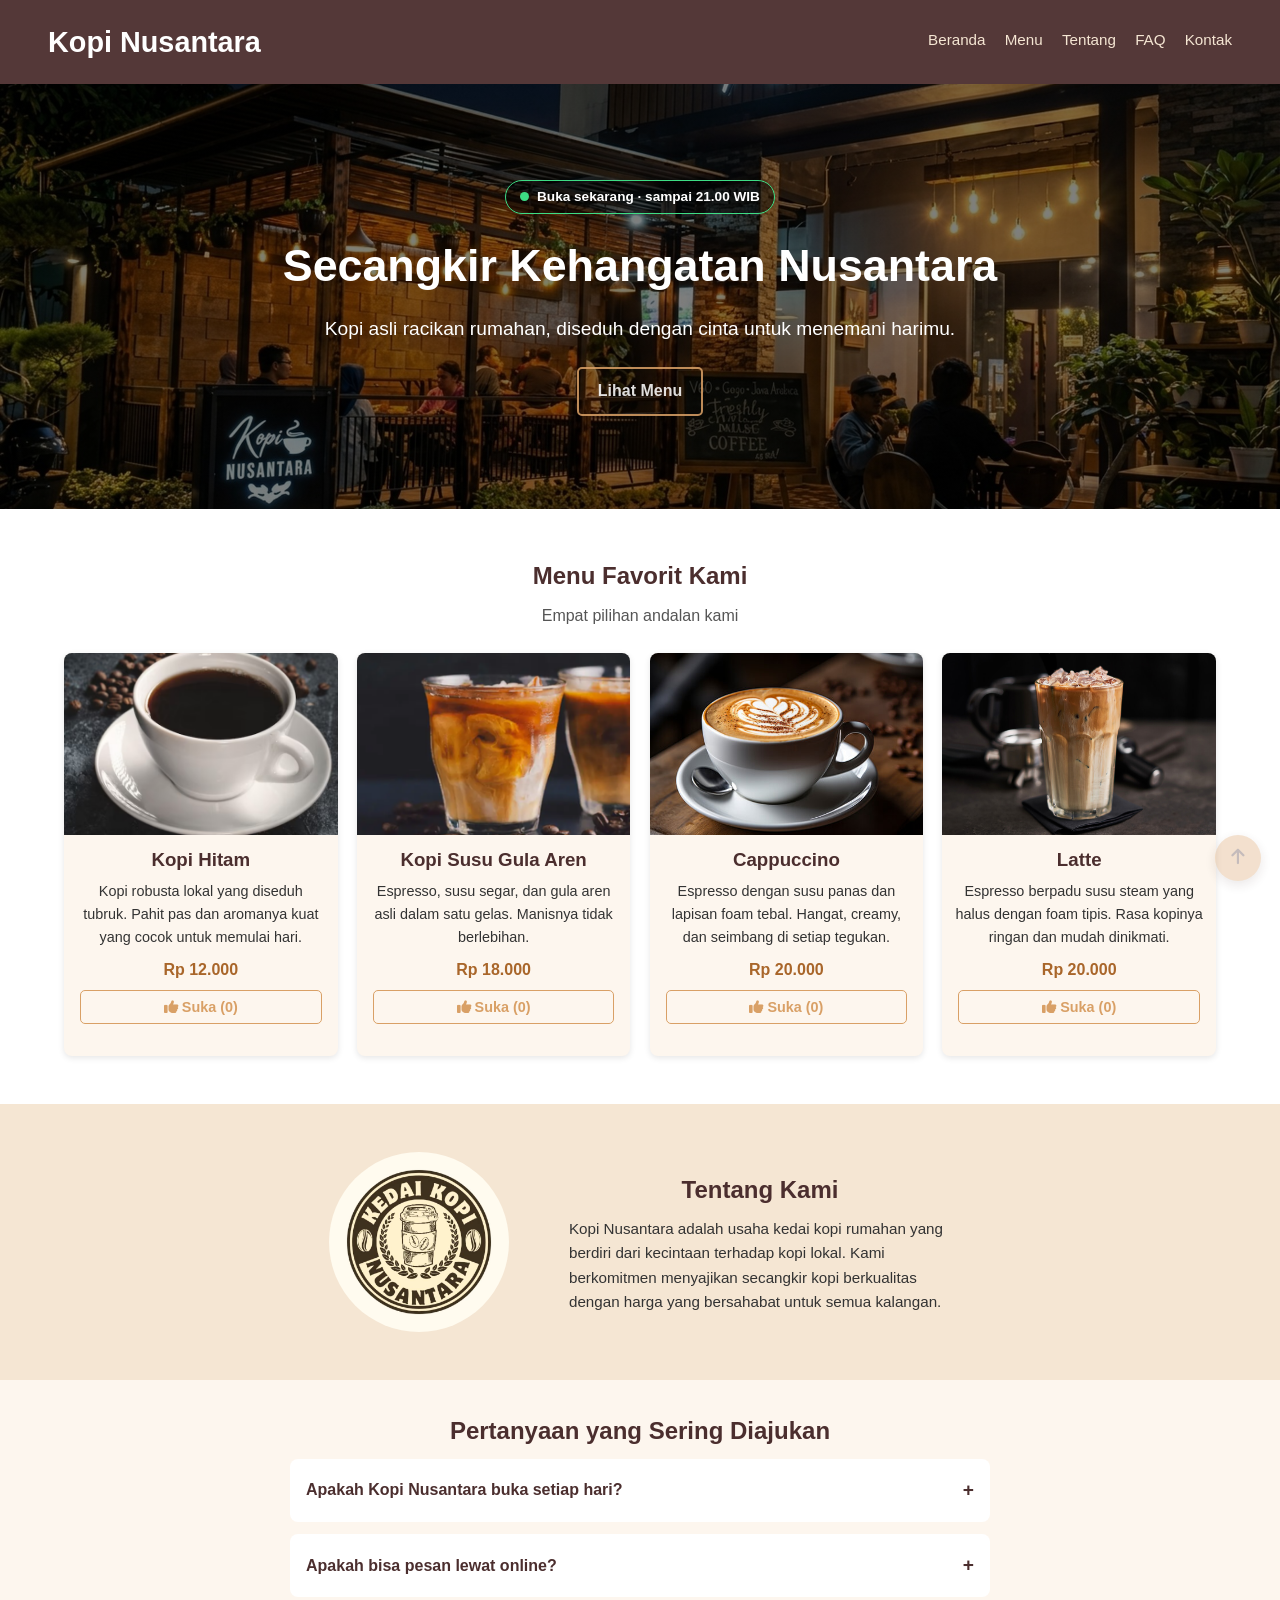
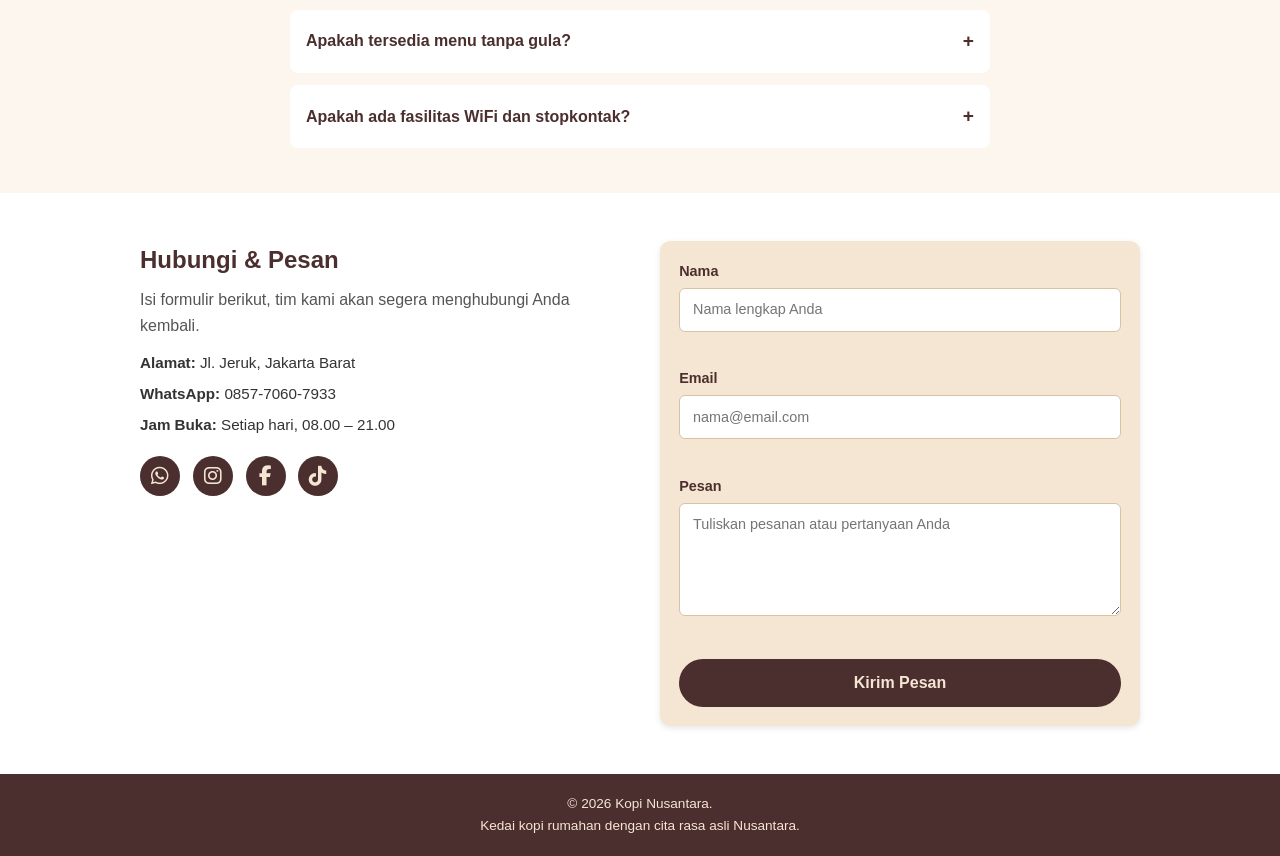
==== commit 8aff062a: "fix: rset code" ====
--- a/index.html
+++ b/index.html
@@ -3,162 +3,228 @@
 <head>
   <meta charset="UTF-8">
   <meta name="viewport" content="width=device-width, initial-scale=1.0">
-  <title>Kedai Kopi Nusantara</title>
-  
-  <!-- Memasang Bootstrap via CDN (Sesuai Materi PPT Bagian 1) -->
-  <link href="https://cdn.jsdelivr.net/npm/bootstrap@5.3.3/dist/css/bootstrap.min.css" rel="stylesheet">
-  
-  <!-- Opsional: Menghubungkan file CSS kustom Anda jika ada -->
+  <title>Kopi Nusantara - Kedai Kopi Rumahan</title>
+  <!--mengimport css yang berada di luar file lokal-->
+  <link rel="stylesheet" href="https://cdnjs.cloudflare.com/ajax/libs/font-awesome/6.5.1/css/all.min.css">
   <link rel="stylesheet" href="style.css">
 </head>
+
 <body>
-
-  <!-- 1. KOMPONEN: NAVBAR -->
-  <nav class="navbar navbar-expand-lg bg-dark navbar-dark shadow-sm sticky-top">
-    <div class="container">
-      
-      <a class="navbar-brand d-flex align-items-center fw-bold" href="#">
-        <!-- Memanggil gambar logo dari folder images -->
-        <img src="images/Logo Kedai Kopi Nusantara.jpeg" alt="Logo" width="40" height="40" class="rounded-circle me-2" style="object-fit: cover;">
-        Kedai Kopi Nusantara
-      </a>
-      
-      <!-- Tombol Hamburger untuk versi mobile -->
-      <button class="navbar-toggler" type="button" data-bs-toggle="collapse" data-bs-target="#navMenu">
-        <span class="navbar-toggler-icon"></span>
-      </button>
-      
-      <!-- Menu Navbar -->
-      <div class="collapse navbar-collapse" id="navMenu">
-        <ul class="navbar-nav ms-auto mb-2 mb-lg-0 align-items-center">
-          <li class="nav-item">
-            <a class="nav-link active" href="#">Beranda</a>
-          </li>
-          <li class="nav-item">
-            <a class="nav-link" href="#menu">Menu Kami</a>
-          </li>
-          <li class="nav-item">
-            <a class="nav-link" href="#promo">Promo</a>
-          </li>
-          <li class="nav-item ms-lg-3 mt-2 mt-lg-0">
-            <button class="btn btn-outline-light btn-sm" data-bs-toggle="modal" data-bs-target="#modalPesan">
-              Pesan Sekarang
-            </button>
-          </li>
+  <!--header-->
+  <header class="header">
+    <div class="nav-container">
+      <h1 class="logo">Kopi Nusantara</h1>
+      <input type="checkbox" id="nav-toggle" class="nav-toggle">
+
+      <!--Ini kalau tampilan mobile bakal muncul tombol garis 3-->
+      <label for="nav-toggle" class="hamburger">
+        <span></span>
+        <span></span>
+        <span></span>
+      </label>
+
+      <nav class="navbar">
+        <ul class="nav-list">
+          <li><a href="#hero">Beranda</a></li>
+          <li><a href="#menu">Menu</a></li>
+          <li><a href="#tentang">Tentang</a></li>
+          <li><a href="#faq">FAQ</a></li>
+          <li><a href="#kontak">Kontak</a></li>
         </ul>
-      </div>
-    </div>
-  </nav>
-
-  <!-- 2. KOMPONEN: CAROUSEL (Promo Banner) -->
-  <header id="promo" class="mb-5">
-    <div id="promoCarousel" class="carousel slide" data-bs-ride="carousel">
-      <div class="carousel-inner">
-        <div class="carousel-item active bg-secondary text-white text-center py-5" style="height: 300px;">
-          <div class="container d-flex flex-column justify-content-center h-100">
-            <h1>Selamat Datang di Kedai Kopi Nusantara</h1>
-            <p>Nikmati perpaduan kopi lokal terbaik dari seluruh penjuru negeri.</p>
-          </div>
-        </div>
-      </div>
+      </nav>
     </div>
   </header>
 
-  <!-- LAYOUTING: CONTAINER & GRID 12 KOLOM -->
-  <main class="container mb-5" id="menu">
-    <div class="text-center mb-4">
-      <h2 class="fw-bold">Menu Spesial Kami</h2>
-      <p class="text-muted">Pilihan kopi terbaik untuk menemani hari Anda</p>
-    </div>
-
-    <!-- Sistem Grid 12 Kolom -->
-    <div class="row g-4">
-      
-      <!-- Kolom 1 (Responsif: 12 di HP, 6 di Tablet, 4 di Laptop) -->
-      <div class="col-12 col-md-6 col-lg-4">
-        <!-- 3. KOMPONEN: CARD -->
-        <div class="card h-100 shadow-sm">
-          <img src="images/Kopi Susu Gula Aren.png" class="card-img-top" alt="Kopi Susu Gula Aren" style="height: 200px; object-fit: cover;">
-          <div class="card-body d-flex flex-column">
-            <h5 class="card-title">Kopi Susu Gula Aren <span class="badge text-bg-warning">Favorit</span></h5>
-            <p class="card-text text-muted">Perpaduan klasik kopi robusta lokal & gula aren asli yang legit.</p>
-            
-            <!-- Tombol untuk memicu Modal -->
-            <button class="btn btn-primary mt-auto" data-bs-toggle="modal" data-bs-target="#modalPesan">
-              Pesan Sekarang
-            </button>
-          </div>
-        </div>
-      </div>
-
-      <!-- Kolom 2 -->
-      <div class="col-12 col-md-6 col-lg-4">
-        <div class="card h-100 shadow-sm">
-          <img src="images/Kopi Hitam.png" class="card-img-top" alt="Kopi Hitam" style="height: 200px; object-fit: cover;">
-          <div class="card-body d-flex flex-column">
-            <h5 class="card-title">Kopi Hitam (Tubruk)</h5>
-            <p class="card-text text-muted">Kopi hitam pekat dengan aroma kuat khas nusantara. Cocok untuk pecinta kopi sejati.</p>
-            <button class="btn btn-primary mt-auto" data-bs-toggle="modal" data-bs-target="#modalPesan">
-              Pesan Sekarang
-            </button>
-          </div>
-        </div>
-      </div>
-
-      <!-- Kolom 3 -->
-      <div class="col-12 col-md-6 col-lg-4">
-        <div class="card h-100 shadow-sm">
-          <img src="images/Cappuccino.jpg" class="card-img-top" alt="Cappuccino" style="height: 200px; object-fit: cover;">
-          <div class="card-body d-flex flex-column">
-            <h5 class="card-title">Cappuccino</h5>
-            <p class="card-text text-muted">Espresso dengan campuran susu *steamed* dan busa susu yang lembut.</p>
-            <button class="btn btn-primary mt-auto" data-bs-toggle="modal" data-bs-target="#modalPesan">
-              Pesan Sekarang
-            </button>
-          </div>
-        </div>
-      </div>
-
-    </div> <!-- Penutup Row -->
-  </main>
-
-  <!-- 4. KOMPONEN: MODAL (Pop-up Pemesanan) -->
-  <div class="modal fade" id="modalPesan" tabindex="-1" aria-labelledby="modalPesanLabel" aria-hidden="true">
-    <div class="modal-dialog modal-dialog-centered">
-      <div class="modal-content">
-        <div class="modal-header">
-          <h5 class="modal-title" id="modalPesanLabel">Detail Pemesanan</h5>
-          <button type="button" class="btn-close" data-bs-dismiss="modal" aria-label="Close"></button>
-        </div>
-        <div class="modal-body">
-          <!-- Form Component -->
-          <form>
-            <div class="mb-3">
-              <label for="namaPemesan" class="form-label">Nama Anda</label>
-              <input type="text" class="form-control" id="namaPemesan" placeholder="Masukkan nama">
-            </div>
-            <div class="mb-3">
-              <label for="catatan" class="form-label">Catatan (Opsional)</label>
-              <textarea class="form-control" id="catatan" rows="2" placeholder="Contoh: Less sugar, es sedikit..."></textarea>
-            </div>
-          </form>
-        </div>
-        <div class="modal-footer">
-          <button type="button" class="btn btn-outline-secondary" data-bs-dismiss="modal">Batal</button>
-          <button type="button" class="btn btn-success" data-bs-dismiss="modal">Konfirmasi Pesanan</button>
-        </div>
-      </div>
-    </div>
-  </div>
-
-  <footer class="bg-dark text-white text-center py-3 mt-auto">
-    <p class="mb-0">&copy; 2026 Kedai Kopi Nusantara. Dibangun dengan Bootstrap.</p>
+  <!--hero-->
+  <section class="hero" id="hero">
+    <div class="hero-content">
+      <!--badge status buka ato tutup, teks dan warnanya diisi jQuery berdasarkan jam skrg-->
+      <span class="status-buka" id="status-buka"></span>
+      <h2>Secangkir Kehangatan Nusantara</h2>
+      <p>Kopi asli racikan rumahan, diseduh dengan cinta untuk menemani harimu.</p>
+      <a href="#menu" class="btn">Lihat Menu</a>
+    </div>
+  </section>
+
+  <!--main content-->
+  <section class="menu" id="menu">
+    <h2 class="section-title">Menu Favorit Kami</h2>
+    <p>Empat pilihan andalan kami</p>
+    <div class="menu-grid">
+
+      <div class="card">
+        <div class="badge-populer">Terpopuler</div>
+        <img src="images/Kopi Hitam.png" alt="Kopi Hitam">
+        <h3>Kopi Hitam</h3>
+        <p>Kopi robusta lokal yang diseduh tubruk. Pahit pas dan aromanya kuat yang cocok untuk memulai hari.</p>
+        <span class="price">Rp 12.000</span>
+        <!--Fitur Jquery untuk menyukai menu -->
+        <button class="btn-like"><i class="fa-solid fa-thumbs-up"></i> Suka (<span class="like-count">0</span>)</button>
+      </div>
+
+      <div class="card">
+        <div class="badge-populer">Terpopuler</div>
+        <img src="images/Kopi Susu Gula Aren.png" alt="Kopi Susu Gula Aren">
+        <h3>Kopi Susu Gula Aren</h3>
+        <p>Espresso, susu segar, dan gula aren asli dalam satu gelas. Manisnya tidak berlebihan.</p>
+        <span class="price">Rp 18.000</span>
+        <button class="btn-like"><i class="fa-solid fa-thumbs-up"></i> Suka (<span class="like-count">0</span>)</button>
+      </div>
+
+      <div class="card">
+        <div class="badge-populer">Terpopuler</div>
+        <img src="images/Cappuccino.jpg" alt="Cappuccino">
+        <h3>Cappuccino</h3>
+        <p>Espresso dengan susu panas dan lapisan foam tebal. Hangat, creamy, dan seimbang di setiap tegukan.</p>
+        <span class="price">Rp 20.000</span>
+        <button class="btn-like"><i class="fa-solid fa-thumbs-up"></i> Suka (<span class="like-count">0</span>)</button>
+      </div>
+
+      <div class="card">
+        <div class="badge-populer">Terpopuler</div>
+        <img src="images/Iced Latte.jpg" alt="Latte">
+        <h3>Latte</h3>
+        <p>Espresso berpadu susu steam yang halus dengan foam tipis. Rasa kopinya ringan dan mudah dinikmati.</p>
+        <span class="price">Rp 20.000</span>
+        <button class="btn-like"><i class="fa-solid fa-thumbs-up"></i> Suka (<span class="like-count">0</span>)</button>
+      </div>
+
+    </div>
+  </section>
+
+  <!--tentang kami-->
+  <section class="tentang" id="tentang">
+    <div class="tentang-flex">
+      <img src="images/Logo Kedai Kopi Nusantara.jpeg" alt="Kedai Kopi Nusantara">
+      <div class="tentang-text">
+        <h2 class="section-title">Tentang Kami</h2>
+        <p>Kopi Nusantara adalah usaha kedai kopi rumahan yang berdiri dari kecintaan terhadap kopi lokal. Kami berkomitmen menyajikan secangkir kopi berkualitas dengan harga yang bersahabat untuk semua kalangan.</p>
+      </div>
+    </div>
+  </section>
+
+  <!--faq-->
+  <section class="faq" id="faq">
+    <h2 class="section-title">Pertanyaan yang Sering Diajukan</h2>
+    <div class="faq-list">
+
+      <!--faq 1-->
+      <div class="faq-item">
+        <div class="faq-question">
+          Apakah Kopi Nusantara buka setiap hari?
+          <span class="faq-icon">+</span>
+        </div>
+        <div class="faq-answer">
+          <p>Ya, kami buka setiap hari mulai pukul 08.00 sampai 21.00 WIB.</p>
+        </div>
+      </div>
+
+      <!--faq 2-->
+      <div class="faq-item">
+        <div class="faq-question">
+          Apakah bisa pesan lewat online?
+          <span class="faq-icon">+</span>
+        </div>
+        <div class="faq-answer">
+          <p>Bisa, kamu bisa hubungi kami lewat Instagram atau WhatsApp yang tertera di bagian Kontak.</p>
+        </div>
+      </div>
+
+      <!--faq 3-->
+      <div class="faq-item">
+        <div class="faq-question">
+          Apakah tersedia menu tanpa gula?
+          <span class="faq-icon">+</span>
+        </div>
+        <div class="faq-answer">
+          <p>Tersedia, kamu bisa request level gula sesuai selera saat memesan.</p>
+        </div>
+      </div>
+
+      <!--faq 4-->
+      <div class="faq-item">
+        <div class="faq-question">
+          Apakah ada fasilitas WiFi dan stopkontak?
+          <span class="faq-icon">+</span>
+        </div>
+        <div class="faq-answer">
+          <p>Kami menyediakan WiFi gratis yang cepat dan banyak stopkontak, cocok untuk mengerjakan tugas atau work from cafe.</p>
+        </div>
+      </div>
+
+    </div>
+  </section>
+
+  <!--kontak & pesan (validasi form menggunakan jQuery, lihat script.js)-->
+  <section class="kontak" id="kontak">
+    <div class="kontak-grid">
+      <div class="kontak-info">
+        <h2>Hubungi &amp; Pesan</h2>
+        <p>Isi formulir berikut, tim kami akan segera menghubungi Anda kembali.</p>
+        <ul class="kontak-detail">
+          <li><strong>Alamat:</strong> Jl. Jeruk, Jakarta Barat</li>
+          <li><strong>WhatsApp:</strong> 0857-7060-7933</li>
+          <li><strong>Jam Buka:</strong> Setiap hari, 08.00 &ndash; 21.00</li>
+        </ul>
+
+        <!--ini untuk logo whatsapp, instagram, facebook, tiktok, yang diimpor dari link css di atas-->
+        <div class="social-links">
+          <a href="https://wa.me/6285770607933" class="social-btn whatsapp" target="_blank">
+            <i class="fa-brands fa-whatsapp"></i>
+          </a>
+          <a href="https://www.instagram.com/kopinusantara.kopnus?utm_source=ig_web_button_share_sheet&stkn=ZDNlZDc0MzIxNw==" class="social-btn instagram" target="_blank">
+            <i class="fa-brands fa-instagram"></i>
+          </a>
+          <a href="https://www.facebook.com/kopinusantaraa/" class="social-btn facebook" target="_blank">
+            <i class="fa-brands fa-facebook-f"></i>
+          </a>
+          <a href="https://www.tiktok.com/@kedai_kosim?is_from_webapp=1&sender_device=pc" class="social-btn tiktok" target="_blank">
+            <i class="fa-brands fa-tiktok"></i>
+          </a>
+        </div>
+      </div>
+
+      <!--novalidate: validasi bawaan browser dimatikan, validasi dilakukan oleh jQuery di script.js-->
+      <form class="kontak-form" id="form-kontak" novalidate>
+        <div class="form-group">
+          <label for="nama">Nama</label>
+          <input type="text" id="nama" name="nama" placeholder="Nama lengkap Anda">
+          <span class="error-msg"></span>
+        </div>
+        <div class="form-group">
+          <label for="email">Email</label>
+          <input type="email" id="email" name="email" placeholder="nama@email.com">
+          <span class="error-msg"></span>
+        </div>
+        <div class="form-group">
+          <label for="pesan">Pesan</label>
+          <textarea id="pesan" name="pesan" rows="4" placeholder="Tuliskan pesanan atau pertanyaan Anda"></textarea>
+          <span class="error-msg"></span>
+        </div>
+        <button type="submit" class="btn-kirim" id="btn-kirim">Kirim Pesan</button>
+        <!--pesan sukses, disembunyikan dulu lalu dimunculkan jQuery dengan slideDown-->
+        <div class="form-status" id="form-status"></div>
+      </form>
+    </div>
+  </section>
+
+  <!--footer-->
+  <footer class="footer" id="footer">
+    <p>&copy; 2026 Kopi Nusantara.</p>
+    <p>Kedai kopi rumahan dengan cita rasa asli Nusantara.</p>
   </footer>
 
-  <!-- Memasang Bootstrap JS via CDN (Sebelum tag penutup body, wajib untuk interaktivitas) -->
-  <script src="https://cdn.jsdelivr.net/npm/bootstrap@5.3.3/dist/js/bootstrap.bundle.min.js"></script>
-  
-  <!-- Opsional: Menghubungkan file JS kustom Anda jika ada -->
+  <!--wadah toast notifikasi, isinya ditambahkan jQuery lewat fungsi tampilkanToast()-->
+  <div class="toast-container" id="toast-container" aria-live="polite"></div>
+
+  <!--tombol kembali ke atas, muncul lewat jQuery setelah halaman di-scroll-->
+  <button class="back-to-top" id="back-to-top" aria-label="Kembali ke atas">
+    <i class="fa-solid fa-arrow-up"></i>
+  </button>
+
+  <!--jQuery dari CDN resmi, wajib dimuat sebelum script.js agar $ sudah tersedia-->
+  <script src="https://code.jquery.com/jquery-3.7.1.min.js"></script>
   <script src="script.js"></script>
+
 </body>
 </html>
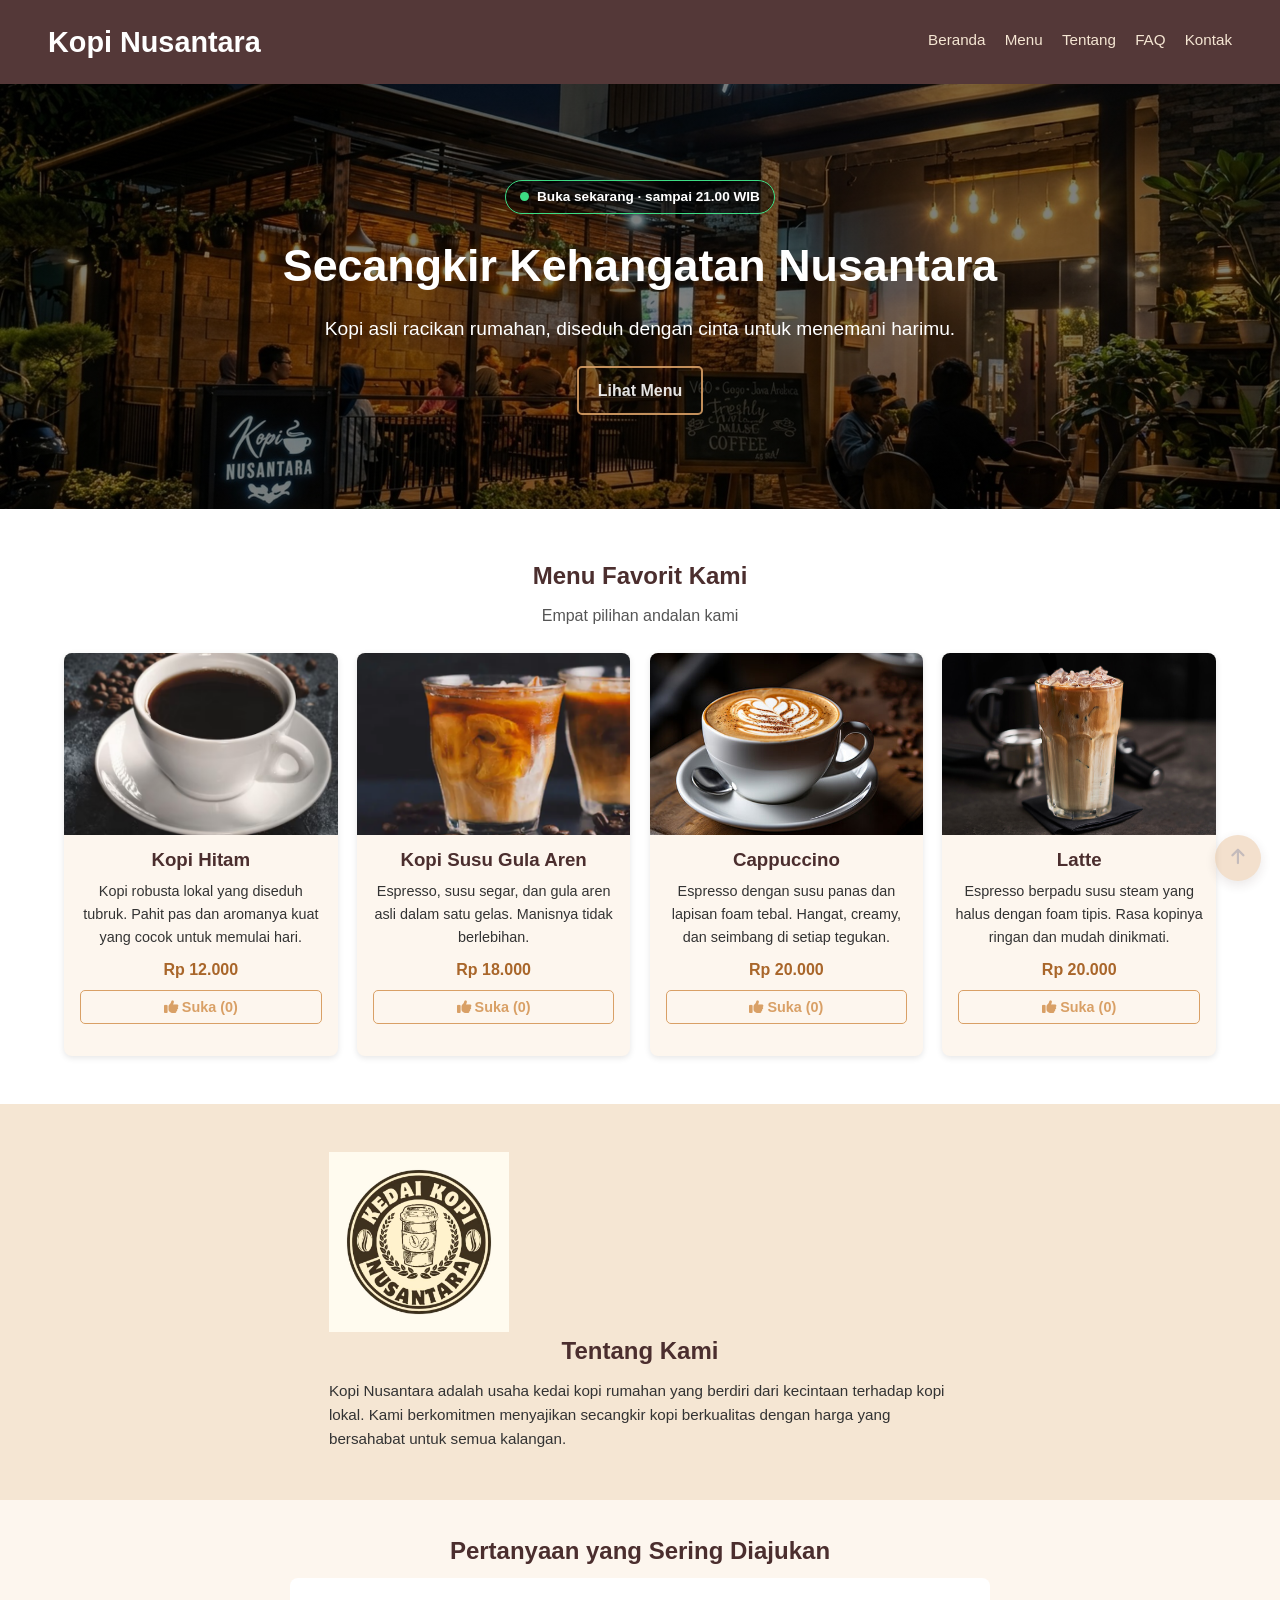
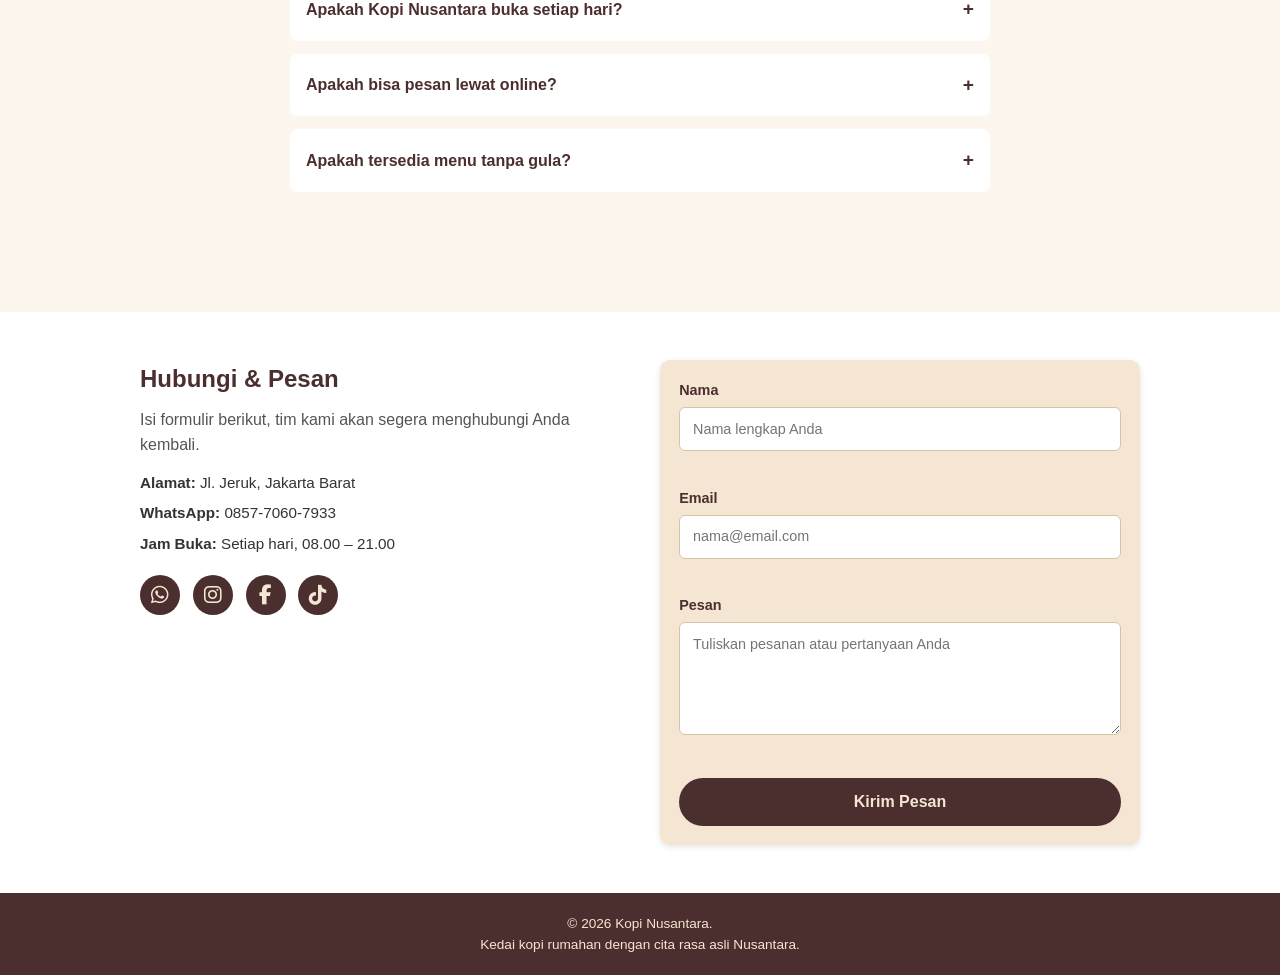
==== commit d4332158: "refactor: ganti section Tentang Kami ke Bootstrap flex utility" ====
--- a/index.html
+++ b/index.html
@@ -93,12 +93,14 @@
   </section>
 
   <!--tentang kami-->
-  <section class="tentang" id="tentang">
-    <div class="tentang-flex">
-      <img src="images/Logo Kedai Kopi Nusantara.jpeg" alt="Kedai Kopi Nusantara">
-      <div class="tentang-text">
-        <h2 class="section-title">Tentang Kami</h2>
-        <p>Kopi Nusantara adalah usaha kedai kopi rumahan yang berdiri dari kecintaan terhadap kopi lokal. Kami berkomitmen menyajikan secangkir kopi berkualitas dengan harga yang bersahabat untuk semua kalangan.</p>
+  <section class="tentang py-5" id="tentang">
+    <div class="container">
+      <div class="tentang-flex d-flex flex-column flex-md-row align-items-center gap-4">
+        <img src="images/Logo Kedai Kopi Nusantara.jpeg" class="rounded-circle flex-shrink-0" alt="Kedai Kopi Nusantara">
+        <div class="tentang-text text-center text-md-start">
+          <h2 class="section-title fw-bold">Tentang Kami</h2>
+          <p>Kopi Nusantara adalah usaha kedai kopi rumahan yang berdiri dari kecintaan terhadap kopi lokal. Kami berkomitmen menyajikan secangkir kopi berkualitas dengan harga yang bersahabat untuk semua kalangan.</p>
+        </div>
       </div>
     </div>
   </section>
--- a/style.css
+++ b/style.css
@@ -263,17 +263,6 @@
 /*==tentang==*/
 .tentang {
   background-color: #f5e6d3;
-  padding: 2rem 1rem;
-}
-
-.tentang-flex {
-  display: flex;
-  flex-direction: column;
-  align-items: center;
-  justify-content: center;
-  text-align: center;
-  margin: 0 auto;
-  max-width: 100%;
 }
 
 .tentang-flex img {
@@ -281,9 +270,6 @@
   max-width: 100%;
   aspect-ratio: 1 / 1;
   object-fit: cover;
-  border-radius: 50%;
-  margin: 0 auto 1.5rem auto;
-  flex-shrink: 0;
 }
 
 .tentang-flex {
@@ -292,13 +278,27 @@
   transition: opacity 0.8s ease, transform 0.8s ease;
 }
 
-.tentang-flex.tampil{
+.tentang-flex.tampil {
   opacity: 1;
   transform: translateY(0);
 }
 
 .tentang-text p {
   font-size: 0.95rem;
+}
+
+@media (min-width: 576px) {
+  .tentang-flex img {
+    width: 180px;
+    max-width: 180px;
+  }
+}
+
+@media (min-width: 992px) {
+  .tentang-flex {
+    max-width: 54%;
+    margin: 0 auto;
+  }
 }
 
 .card,
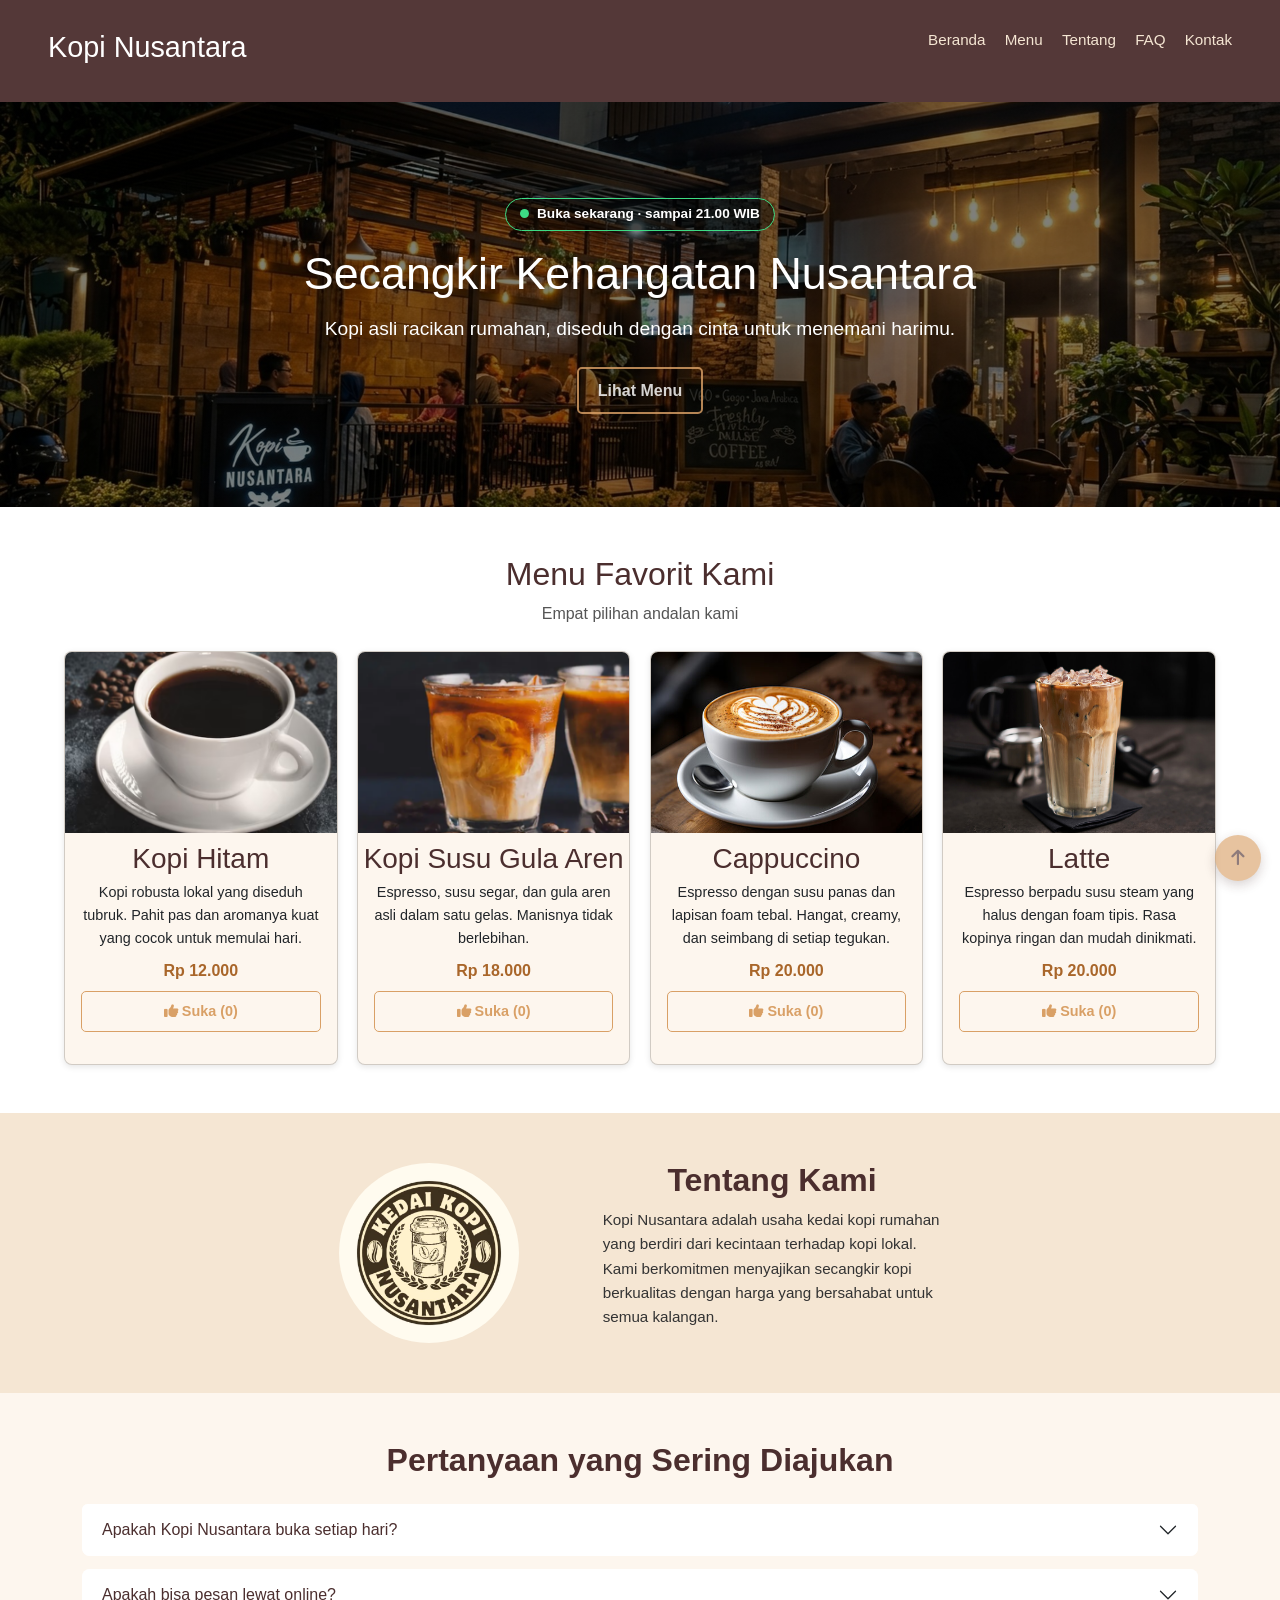
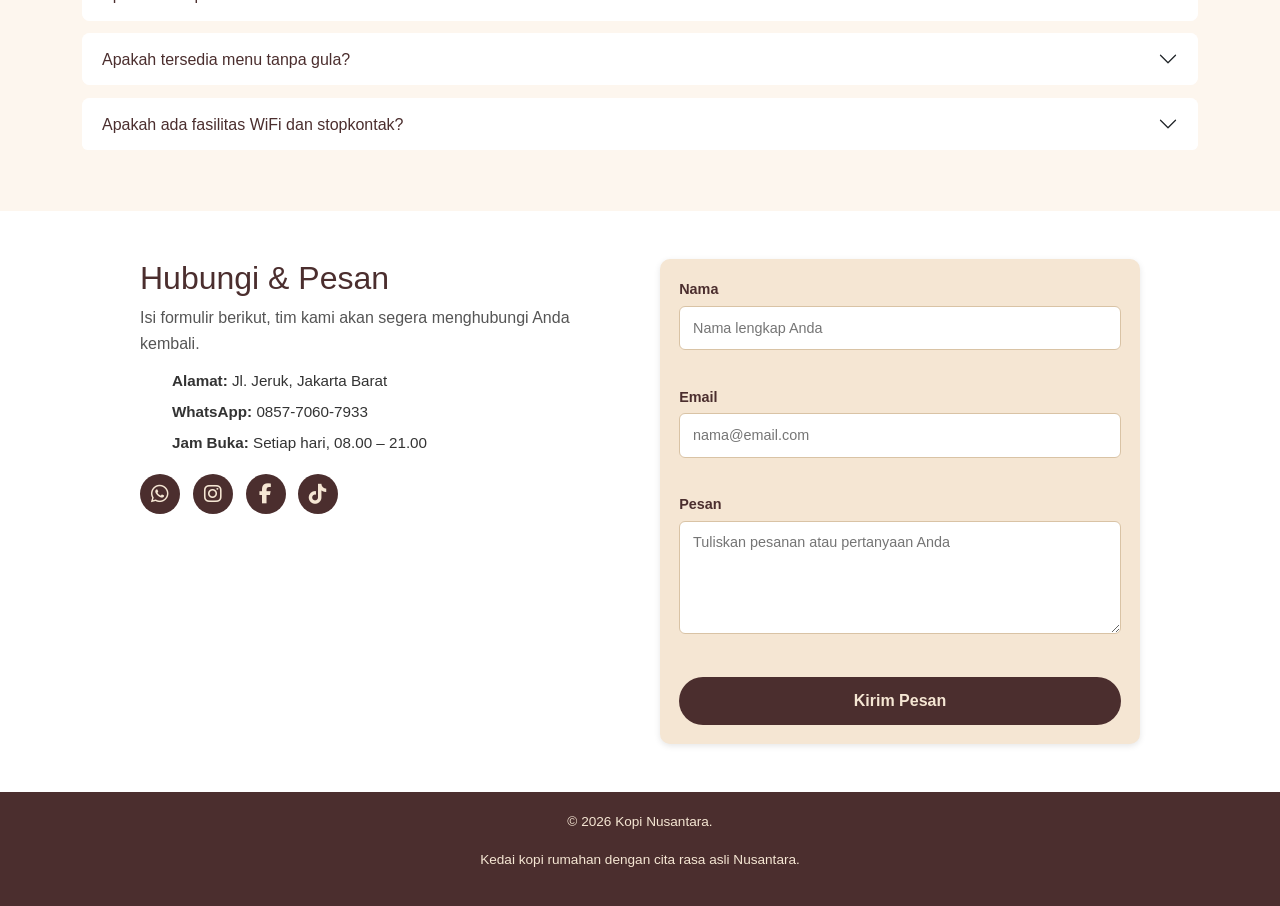
==== commit e46c7ddd: "refactor: ganti accordion FAQ manual jQuery ke Bootstrap accordion" ====
--- a/index.html
+++ b/index.html
@@ -4,6 +4,10 @@
   <meta charset="UTF-8">
   <meta name="viewport" content="width=device-width, initial-scale=1.0">
   <title>Kopi Nusantara - Kedai Kopi Rumahan</title>
+
+  <!--Bootstrap 5 CSS-->
+  <link rel="stylesheet" href="https://cdn.jsdelivr.net/npm/bootstrap@5.3.3/dist/css/bootstrap.min.css">
+  
   <!--mengimport css yang berada di luar file lokal-->
   <link rel="stylesheet" href="https://cdnjs.cloudflare.com/ajax/libs/font-awesome/6.5.1/css/all.min.css">
   <link rel="stylesheet" href="style.css">
@@ -106,52 +110,68 @@
   </section>
 
   <!--faq-->
-  <section class="faq" id="faq">
-    <h2 class="section-title">Pertanyaan yang Sering Diajukan</h2>
-    <div class="faq-list">
-
-      <!--faq 1-->
-      <div class="faq-item">
-        <div class="faq-question">
-          Apakah Kopi Nusantara buka setiap hari?
-          <span class="faq-icon">+</span>
-        </div>
-        <div class="faq-answer">
-          <p>Ya, kami buka setiap hari mulai pukul 08.00 sampai 21.00 WIB.</p>
-        </div>
-      </div>
-
-      <!--faq 2-->
-      <div class="faq-item">
-        <div class="faq-question">
-          Apakah bisa pesan lewat online?
-          <span class="faq-icon">+</span>
-        </div>
-        <div class="faq-answer">
-          <p>Bisa, kamu bisa hubungi kami lewat Instagram atau WhatsApp yang tertera di bagian Kontak.</p>
-        </div>
-      </div>
-
-      <!--faq 3-->
-      <div class="faq-item">
-        <div class="faq-question">
-          Apakah tersedia menu tanpa gula?
-          <span class="faq-icon">+</span>
-        </div>
-        <div class="faq-answer">
-          <p>Tersedia, kamu bisa request level gula sesuai selera saat memesan.</p>
-        </div>
-      </div>
-
-      <!--faq 4-->
-      <div class="faq-item">
-        <div class="faq-question">
-          Apakah ada fasilitas WiFi dan stopkontak?
-          <span class="faq-icon">+</span>
-        </div>
-        <div class="faq-answer">
-          <p>Kami menyediakan WiFi gratis yang cepat dan banyak stopkontak, cocok untuk mengerjakan tugas atau work from cafe.</p>
-        </div>
+  <section class="faq py-5" id="faq">
+    <div class="container">
+      <h2 class="section-title text-center fw-bold mb-4">Pertanyaan yang Sering Diajukan</h2>
+
+      <div class="accordion" id="faqAccordion">
+
+        <div class="accordion-item faq-item">
+          <h3 class="accordion-header">
+            <button class="accordion-button collapsed" type="button" data-bs-toggle="collapse"
+                    data-bs-target="#faqCollapse1" aria-expanded="false" aria-controls="faqCollapse1">
+              Apakah Kopi Nusantara buka setiap hari?
+            </button>
+          </h3>
+          <div id="faqCollapse1" class="accordion-collapse collapse" data-bs-parent="#faqAccordion">
+            <div class="accordion-body">
+              Ya, kami buka setiap hari mulai pukul 08.00 sampai 21.00 WIB.
+            </div>
+          </div>
+        </div>
+
+        <div class="accordion-item faq-item">
+          <h3 class="accordion-header">
+            <button class="accordion-button collapsed" type="button" data-bs-toggle="collapse"
+                    data-bs-target="#faqCollapse2" aria-expanded="false" aria-controls="faqCollapse2">
+              Apakah bisa pesan lewat online?
+            </button>
+          </h3>
+          <div id="faqCollapse2" class="accordion-collapse collapse" data-bs-parent="#faqAccordion">
+            <div class="accordion-body">
+              Bisa, kamu bisa hubungi kami lewat Instagram atau WhatsApp yang tertera di bagian Kontak.
+            </div>
+          </div>
+        </div>
+
+        <div class="accordion-item faq-item">
+          <h3 class="accordion-header">
+            <button class="accordion-button collapsed" type="button" data-bs-toggle="collapse"
+                    data-bs-target="#faqCollapse3" aria-expanded="false" aria-controls="faqCollapse3">
+              Apakah tersedia menu tanpa gula?
+            </button>
+          </h3>
+          <div id="faqCollapse3" class="accordion-collapse collapse" data-bs-parent="#faqAccordion">
+            <div class="accordion-body">
+              Tersedia, kamu bisa request level gula sesuai selera saat memesan.
+            </div>
+          </div>
+        </div>
+
+        <div class="accordion-item faq-item">
+          <h3 class="accordion-header">
+            <button class="accordion-button collapsed" type="button" data-bs-toggle="collapse"
+                    data-bs-target="#faqCollapse4" aria-expanded="false" aria-controls="faqCollapse4">
+              Apakah ada fasilitas WiFi dan stopkontak?
+            </button>
+          </h3>
+          <div id="faqCollapse4" class="accordion-collapse collapse" data-bs-parent="#faqAccordion">
+            <div class="accordion-body">
+              Kami menyediakan WiFi gratis yang cepat dan banyak stopkontak, cocok untuk mengerjakan tugas atau work from cafe.
+            </div>
+          </div>
+        </div>
+
       </div>
 
     </div>
--- a/style.css
+++ b/style.css
@@ -316,56 +316,28 @@
 
 /*==faq==*/
 .faq {
-  padding: 2rem 1rem;
   background-color: #fdf6ee;
 }
 
-.faq-list {
-  max-width: 700px;
-  margin: 0 auto;
-}
-
-.faq-item {
-  background: #fff;
+.accordion {
+  --bs-accordion-color: #4b2e2e;
+  --bs-accordion-btn-color: #4b2e2e;
+  --bs-accordion-active-color: #4b2e2e;
+  --bs-accordion-active-bg: #f5e6d3;
+  --bs-accordion-border-color: #eee0cd;
+  --bs-accordion-btn-focus-border-color: #d9a066;
+  --bs-accordion-btn-focus-box-shadow: 0 0 0 0.2rem rgba(217, 160, 102, 0.35);
+}
+
+.accordion-item {
   border-radius: 8px;
+  overflow: hidden;
   margin-bottom: 0.8rem;
-  overflow: hidden;
-}
-
-.faq-question {
-  cursor: pointer;
-  font-weight: bold;
-  color: #4b2e2e;
-  padding: 1rem;
-  display: flex;
-  justify-content: space-between;
-  align-items: center;
-  transition: background-color 0.3s ease;
-}
-
-/* kelas active ditambahkan jQuery saat pertanyaan diklik */
-.faq-question.active {
-  background-color: #f5e6d3;
-}
-
-.faq-icon {
-  transition: transform 0.3s ease;
-  font-size: 1.2rem;
-}
-
-.faq-question.active .faq-icon {
-  transform: rotate(45deg); 
-}
-
-.faq-answer {
-  display: none; 
-  padding: 0 1rem;
-}
-
-.faq-answer p {
-  font-size: 0.9rem;
-  color: #555;
-  padding-bottom: 1rem;
+  border: none;
+}
+
+.accordion-button:not(.collapsed) {
+  box-shadow: none;
 }
 
 .btn-like {
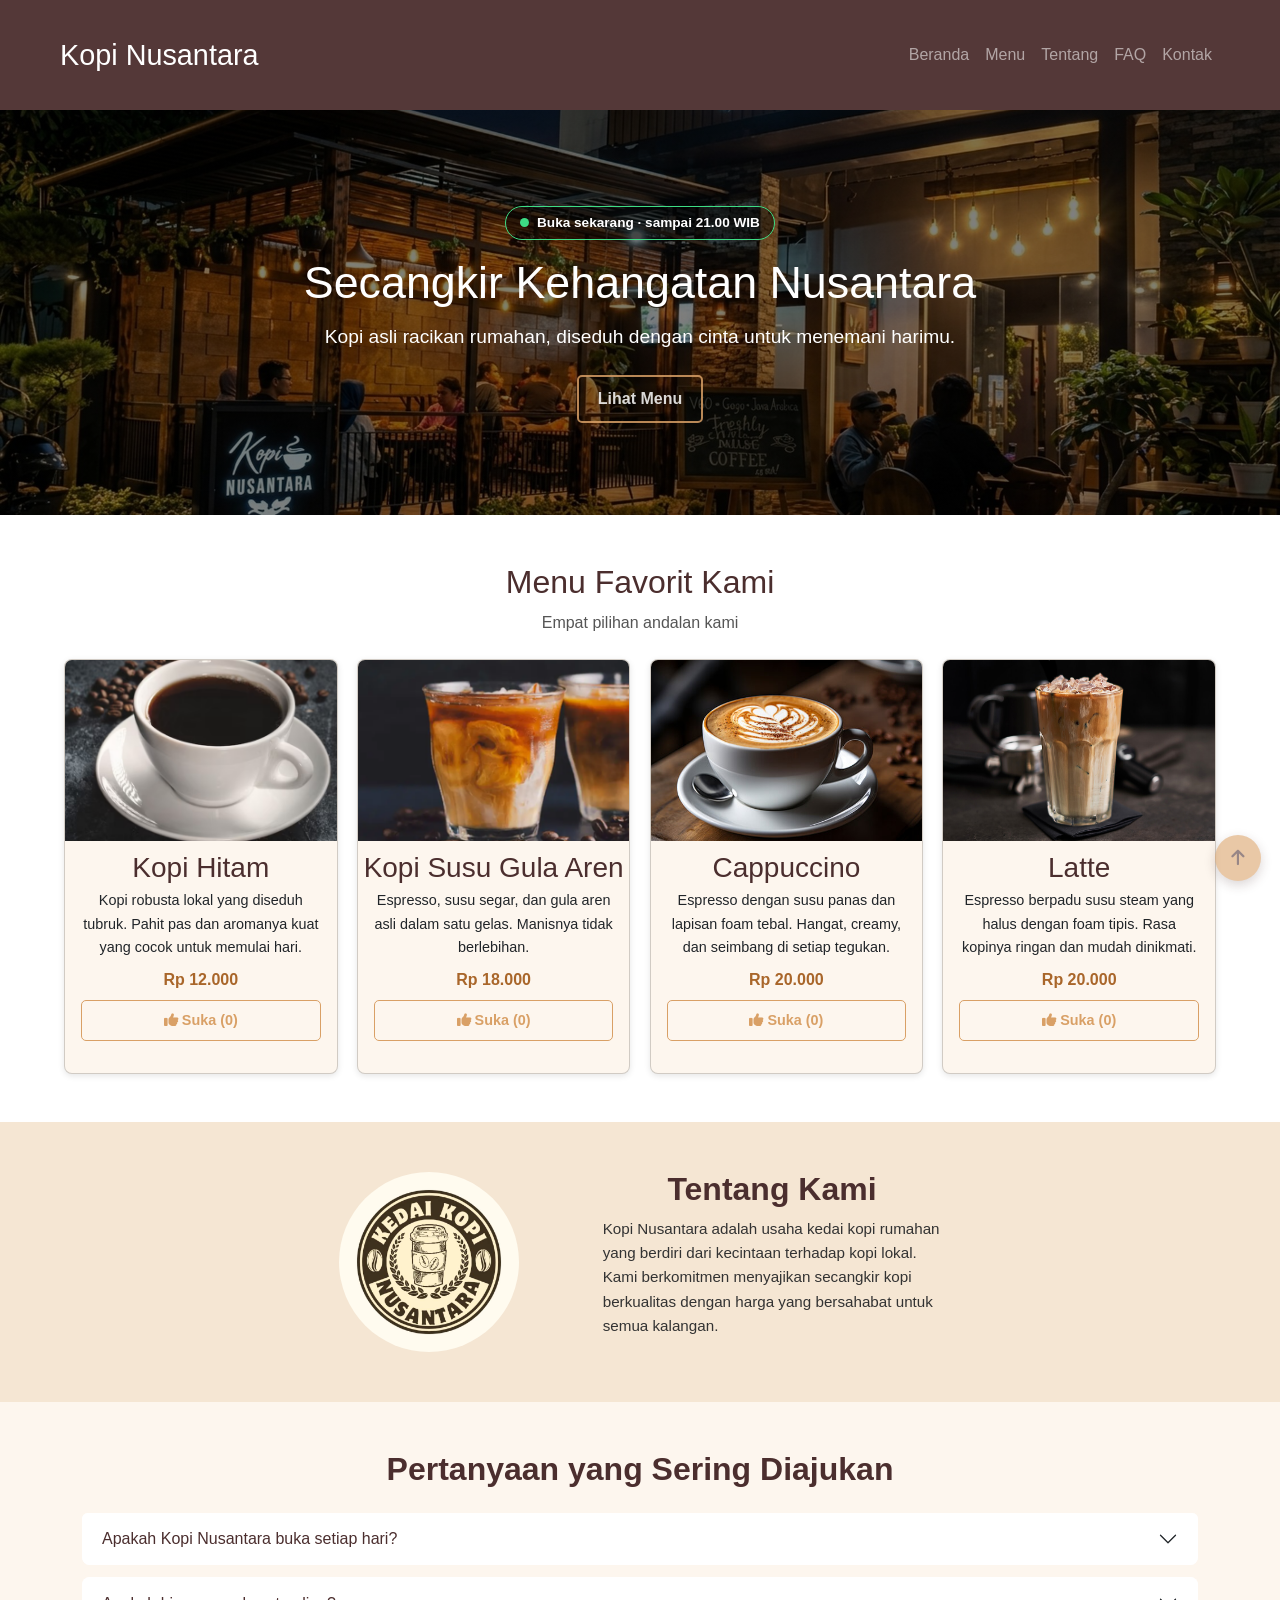
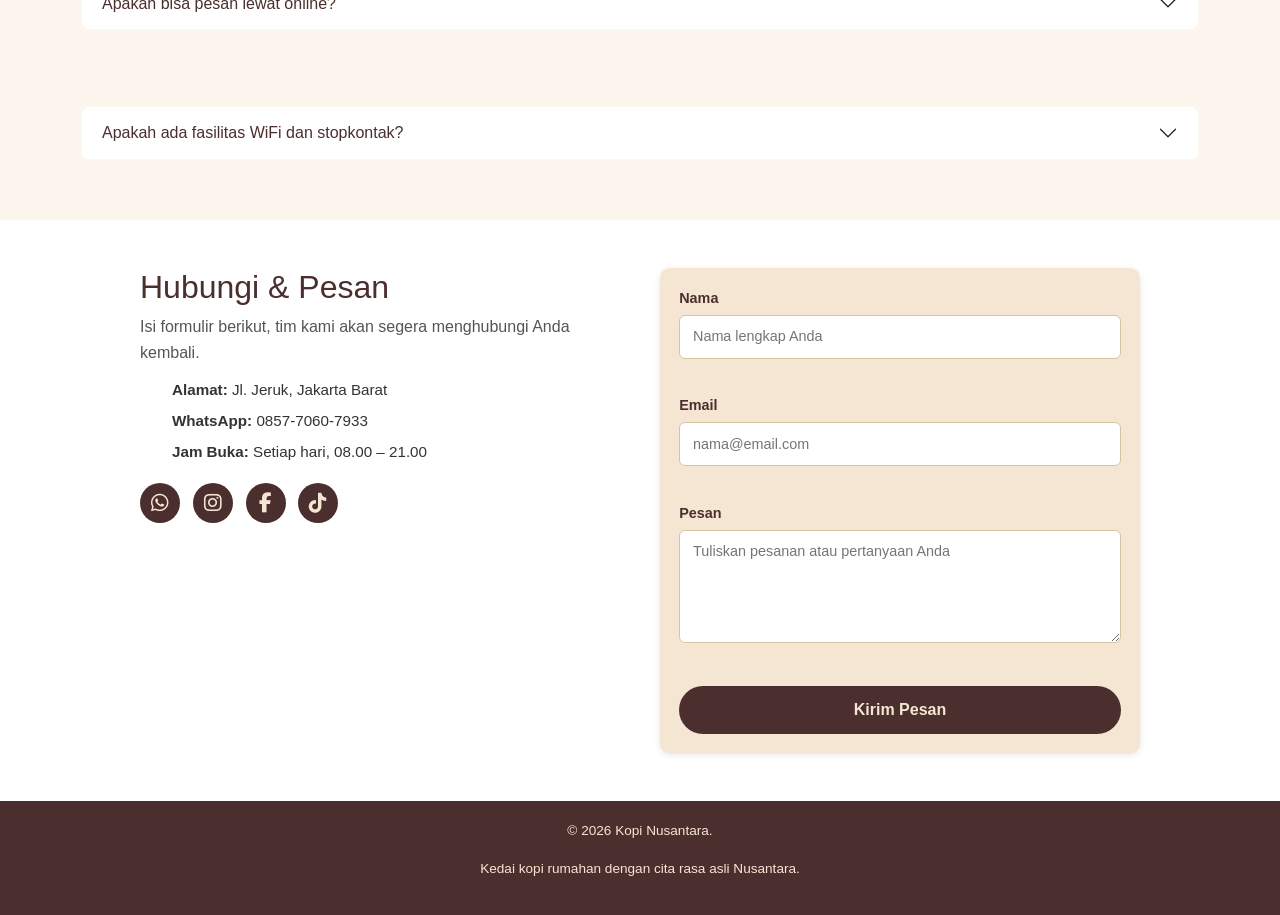
==== commit 020f0fa6: "chore: tambah bootstrap.bundle.min.js" ====
--- a/index.html
+++ b/index.html
@@ -14,29 +14,29 @@
 </head>
 
 <body>
-  <!--header-->
+  <!--header & navbar (Bootstrap navbar component)-->
   <header class="header">
-    <div class="nav-container">
-      <h1 class="logo">Kopi Nusantara</h1>
-      <input type="checkbox" id="nav-toggle" class="nav-toggle">
-
-      <!--Ini kalau tampilan mobile bakal muncul tombol garis 3-->
-      <label for="nav-toggle" class="hamburger">
-        <span></span>
-        <span></span>
-        <span></span>
-      </label>
-
-      <nav class="navbar">
-        <ul class="nav-list">
-          <li><a href="#hero">Beranda</a></li>
-          <li><a href="#menu">Menu</a></li>
-          <li><a href="#tentang">Tentang</a></li>
-          <li><a href="#faq">FAQ</a></li>
-          <li><a href="#kontak">Kontak</a></li>
-        </ul>
-      </nav>
-    </div>
+    <nav class="navbar navbar-expand-sm navbar-dark">
+      <div class="container-fluid">
+        <a class="navbar-brand logo" href="#hero">Kopi Nusantara</a>
+
+        <button class="navbar-toggler" type="button" data-bs-toggle="collapse"
+                data-bs-target="#navbarKopnus" aria-controls="navbarKopnus"
+                aria-expanded="false" aria-label="Toggle navigation">
+          <span class="navbar-toggler-icon"></span>
+        </button>
+
+        <div class="collapse navbar-collapse" id="navbarKopnus">
+          <ul class="navbar-nav ms-auto text-center">
+            <li class="nav-item"><a class="nav-link" href="#hero">Beranda</a></li>
+            <li class="nav-item"><a class="nav-link" href="#menu">Menu</a></li>
+            <li class="nav-item"><a class="nav-link" href="#tentang">Tentang</a></li>
+            <li class="nav-item"><a class="nav-link" href="#faq">FAQ</a></li>
+            <li class="nav-item"><a class="nav-link" href="#kontak">Kontak</a></li>
+          </ul>
+        </div>
+      </div>
+    </nav>
   </header>
 
   <!--hero-->
@@ -244,8 +244,9 @@
     <i class="fa-solid fa-arrow-up"></i>
   </button>
 
-  <!--jQuery dari CDN resmi, wajib dimuat sebelum script.js agar $ sudah tersedia-->
+  <!--jQuery dulu, lalu Bootstrap bundle (isinya Popper + JS komponen navbar/accordion), baru script.js-->
   <script src="https://code.jquery.com/jquery-3.7.1.min.js"></script>
+  <script src="https://cdn.jsdelivr.net/npm/bootstrap@5.3.3/dist/js/bootstrap.bundle.min.js"></script>
   <script src="script.js"></script>
 
 </body>
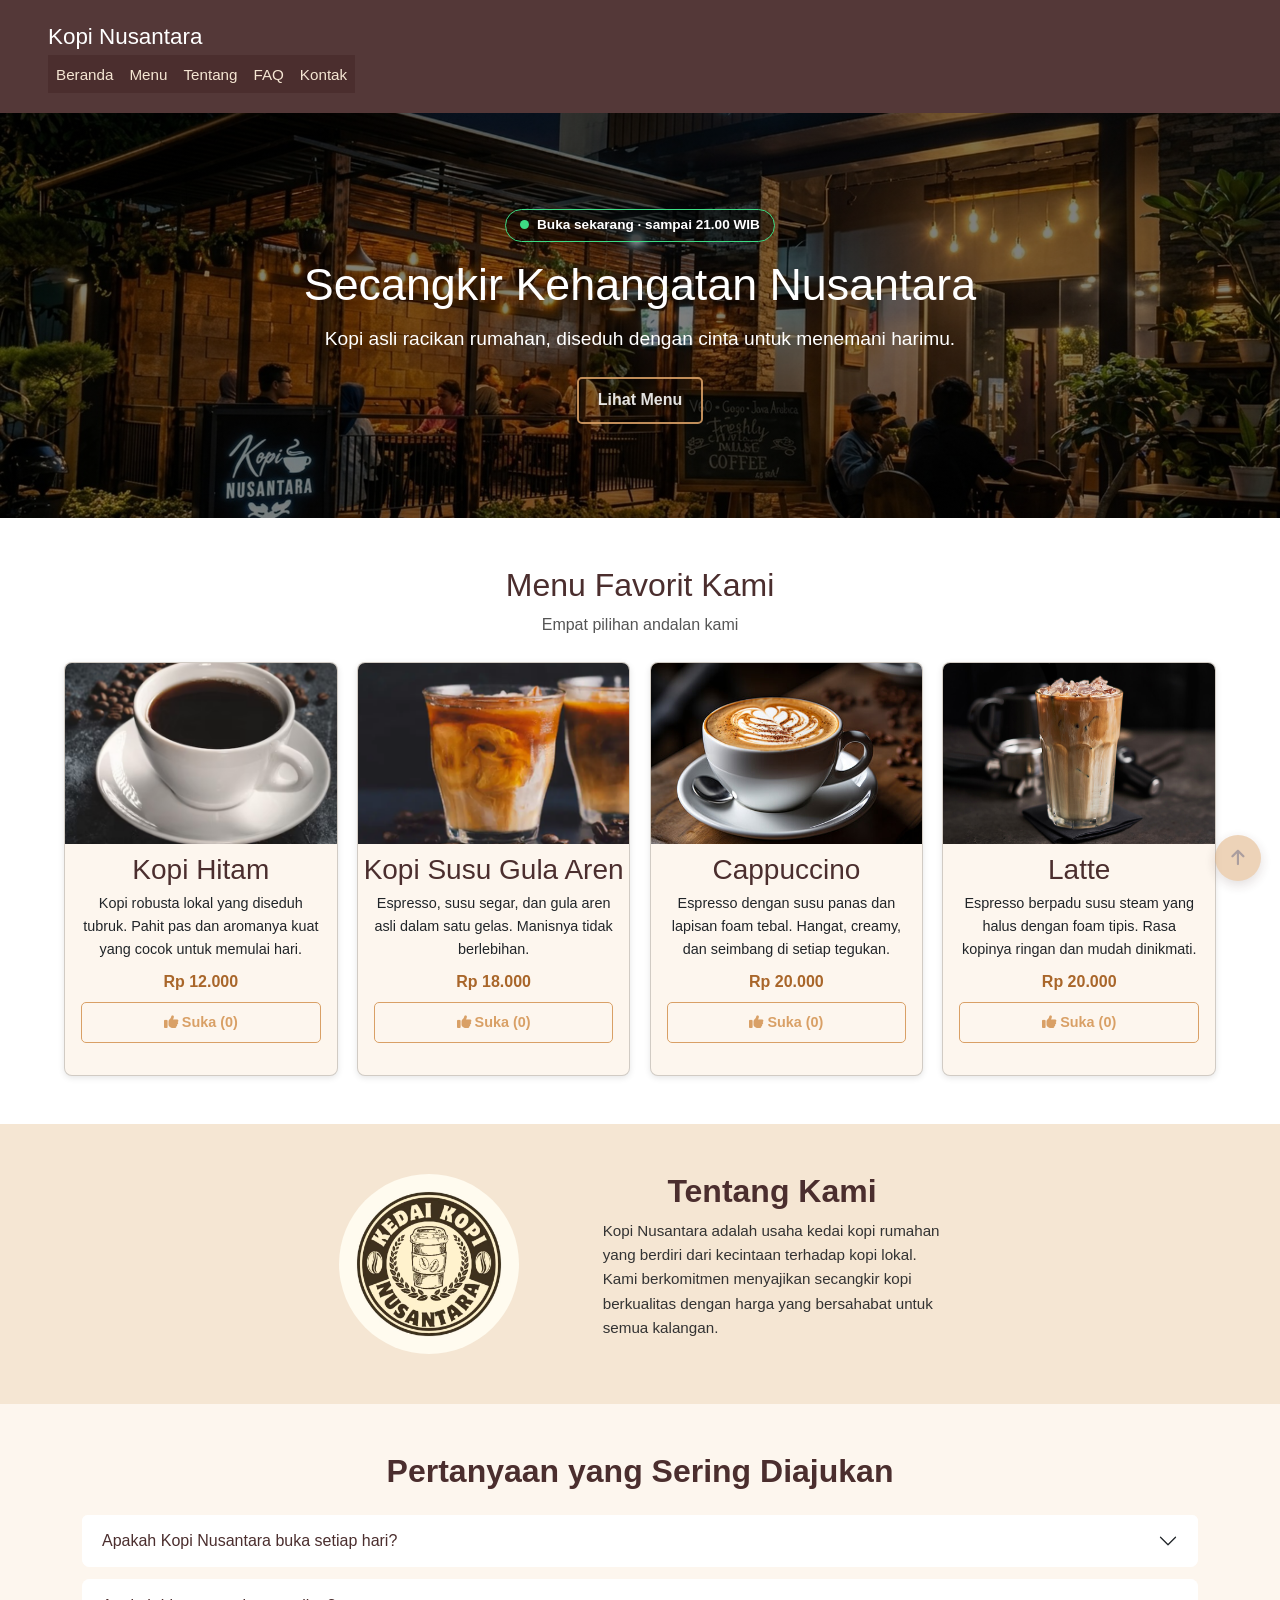
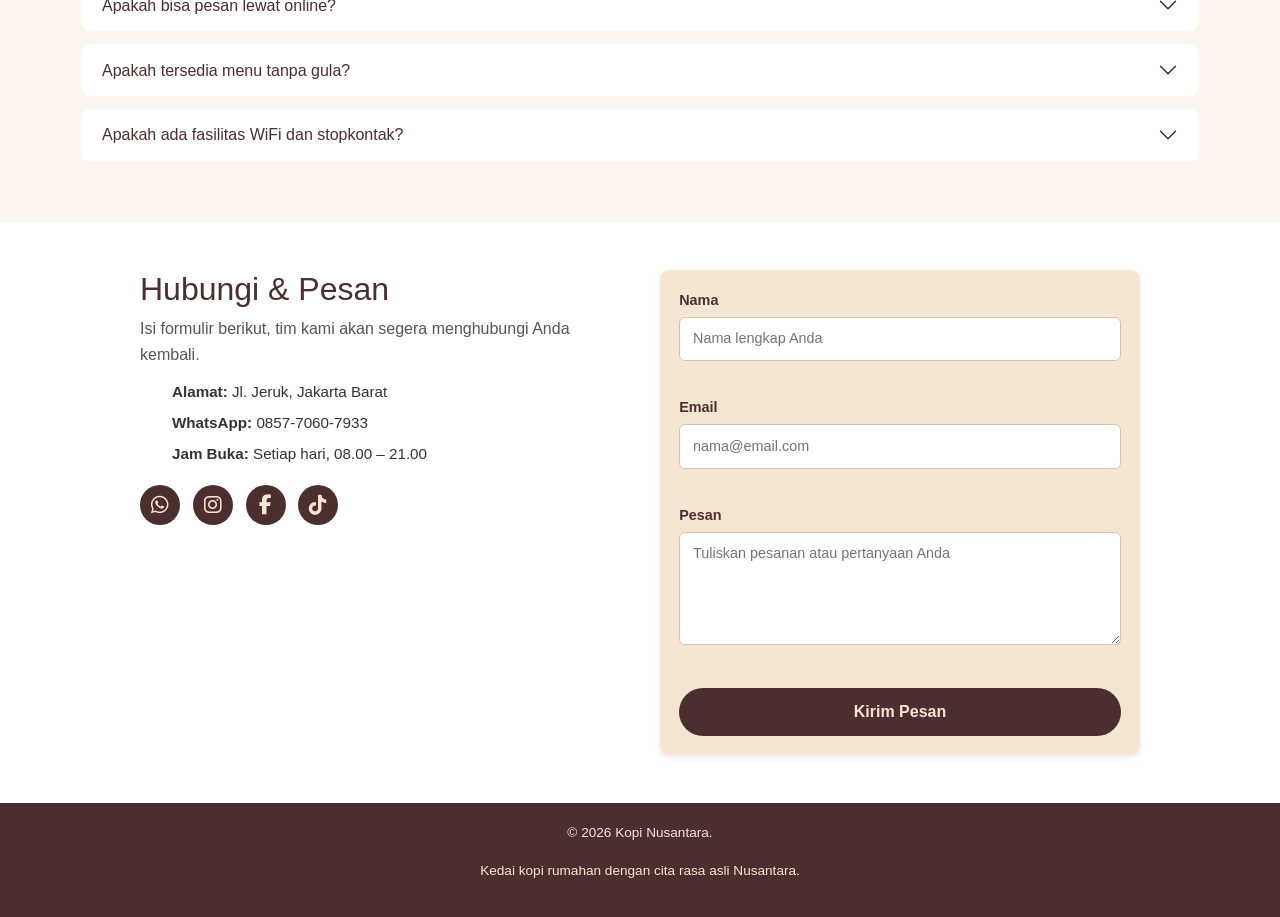
==== commit a1f161dd: "fix: ganti container-fluid jadi nav-container" ====
--- a/index.html
+++ b/index.html
@@ -17,7 +17,7 @@
   <!--header & navbar (Bootstrap navbar component)-->
   <header class="header">
     <nav class="navbar navbar-expand-sm navbar-dark">
-      <div class="container-fluid">
+      <div class="nav-container">
         <a class="navbar-brand logo" href="#hero">Kopi Nusantara</a>
 
         <button class="navbar-toggler" type="button" data-bs-toggle="collapse"
--- a/style.css
+++ b/style.css
@@ -26,113 +26,66 @@
 /*===mobile===*/
 
 /*==header==*/
-.header {                                                                                                                                                            
-  position: sticky;                                                                                                                                                  
-  top: 0;                                                                                                                                                            
-  z-index: 100;                                                                                                                                                      
-  background-color: rgba(75, 46, 46, 0.95);                                                                          
-  backdrop-filter: blur(5px);                                                                                    
-  -webkit-backdrop-filter: blur(5px);                                                                                    
-  padding: 1rem;                                                                                                                                                     
-}   
-
-.nav-container {
-  display: flex;
-  flex-direction: row;
-  justify-content: space-between;
-  align-items: center;
-  gap: 0.5rem;
-  position: relative;
-}
-
-.logo {
+.header {
+  position: sticky;
+  top: 0;
+  z-index: 100;
+  background-color: rgba(75, 46, 46, 0.95);
+  backdrop-filter: blur(5px);
+  -webkit-backdrop-filter: blur(5px);
+  padding: 0.5rem 1rem;
+}
+
+.navbar-brand.logo {
   color: #fff;
   font-size: 1.4rem;
 }
 
-.nav-toggle {
-  display: none;
-}
-
-.hamburger {
-  display: flex;
-  flex-direction: column;
-  justify-content: space-between;
-  width: 26px;
-  height: 20px;
-  cursor: pointer;
-  z-index: 20;
-  flex-shrink: 0;
-}
-
-.hamburger span {
-  display: block;
-  height: 3px;
-  width: 100%;
-  background-color: #f5e6d3;
-  border-radius: 2px;
-  transition: transform 0.5s ease, opacity 0.5s ease;
-}
-
-/* ketika toogle hamburger diklik maka akan muncul navbarnya (khusus untuk mobile) */
-.nav-toggle:checked ~ .hamburger span:nth-child(1) {
-  transform: translateY(8.5px) rotate(45deg);
-}
-
-.nav-toggle:checked ~ .hamburger span:nth-child(2) {
-  opacity: 0;
-}
-
-.nav-toggle:checked ~ .hamburger span:nth-child(3) {
-  transform: translateY(-8.5px) rotate(-45deg);
-}
-
-.navbar {
-  position: absolute;
-  top: 100%;
-  left: 0;
-  width: 100%;
-  max-height: 0;
-  overflow: hidden;
+.navbar-toggler {
+  border-color: rgba(245, 230, 211, 0.5);
+}
+
+.navbar-toggler:focus {
+  box-shadow: 0 0 0 0.2rem rgba(217, 160, 102, 0.5);
+}
+
+/* ganti warna ikon garis 3 biar matching tema (bawaan bootstrap agak pucat) */
+.navbar-toggler-icon {
+  background-image: url("data:image/svg+xml,%3csvg xmlns='http://www.w3.org/2000/svg' viewBox='0 0 30 30'%3e%3cpath stroke='rgba%28245, 230, 211, 1%29' stroke-linecap='round' stroke-miterlimit='10' stroke-width='2' d='M4 7h22M4 15h22M4 23h22'/%3e%3c/svg%3e");
+}
+
+.navbar-collapse {
   background-color: #4b2e2e;
-  transition: max-height 0.3s ease;
-}
-
-.nav-toggle:checked ~ .navbar {
-  max-height: 300px;
-}
-
-.nav-list {
-  list-style: none;
-  display: flex;
-  flex-direction: column;
-  text-align: center;
-  gap: 0.4rem;
-  padding: 1rem 0;
-}
-
-.nav-list a {
-  display: inline-block;
+}
+
+@media (max-width: 575.98px) {
+  .navbar-collapse {
+    margin-top: 0.75rem;
+    border-radius: 6px;
+    padding: 0.5rem 0;
+  }
+}
+
+.nav-link {
   color: #f5e6d3;
-  text-decoration: none;
   font-size: 0.95rem;
   padding-bottom: 4px;
   border-bottom: 2px solid transparent;
-  transition: border-color 0.2s ease;
-  outline: none;
-}
-
-.nav-list a:hover {
+  transition: border-color 0.2s ease, color 0.2s ease;
+}
+
+.nav-link:hover,
+.nav-link:focus {
   color: #d9a066;
   border-bottom-color: #d9a066;
 }
 
-/*ketika navbar telah diklik maka muncul garis border bawah */
-body:has(#hero:target) .nav-list a[href="#hero"],
-body:has(#menu:target) .nav-list a[href="#menu"],
-body:has(#tentang:target) .nav-list a[href="#tentang"],
-body:has(#faq:target) .nav-list a[href="#faq"],
-body:has(#kontak:target) .nav-list a[href="#kontak"] {
+/* underline nyala kalau section-nya lagi aktif (via :target) */
+body:has(#hero:target) .nav-link[href="#hero"],
+body:has(#menu:target) .nav-link[href="#menu"],
+body:has(#tentang:target) .nav-link[href="#tentang"],
+body:has(#faq:target) .nav-link[href="#faq"],
+body:has(#kontak:target) .nav-link[href="#kontak"] {
   color: #d9a066;
   border-bottom-color: #d9a066;
 }
@@ -508,24 +461,6 @@
 /*===tablet===*/
 @media (min-width: 576px) {
 
-  .hamburger {
-    display: none;
-  }
-
-  .navbar {
-    position: static;
-    max-height: none;
-    overflow: visible;
-    background-color: transparent;
-    width: auto;
-  }
-
-  .nav-list {
-    flex-direction: row;
-    gap: 1.2rem;
-    padding: 0;
-  }
-
   .hero h2 {
     font-size: 2rem;
   }
@@ -567,7 +502,7 @@
   }
 
   .header {
-    padding: 1.2rem 3rem;
+    padding: 0.7rem 3rem;
   }
 
   .logo {
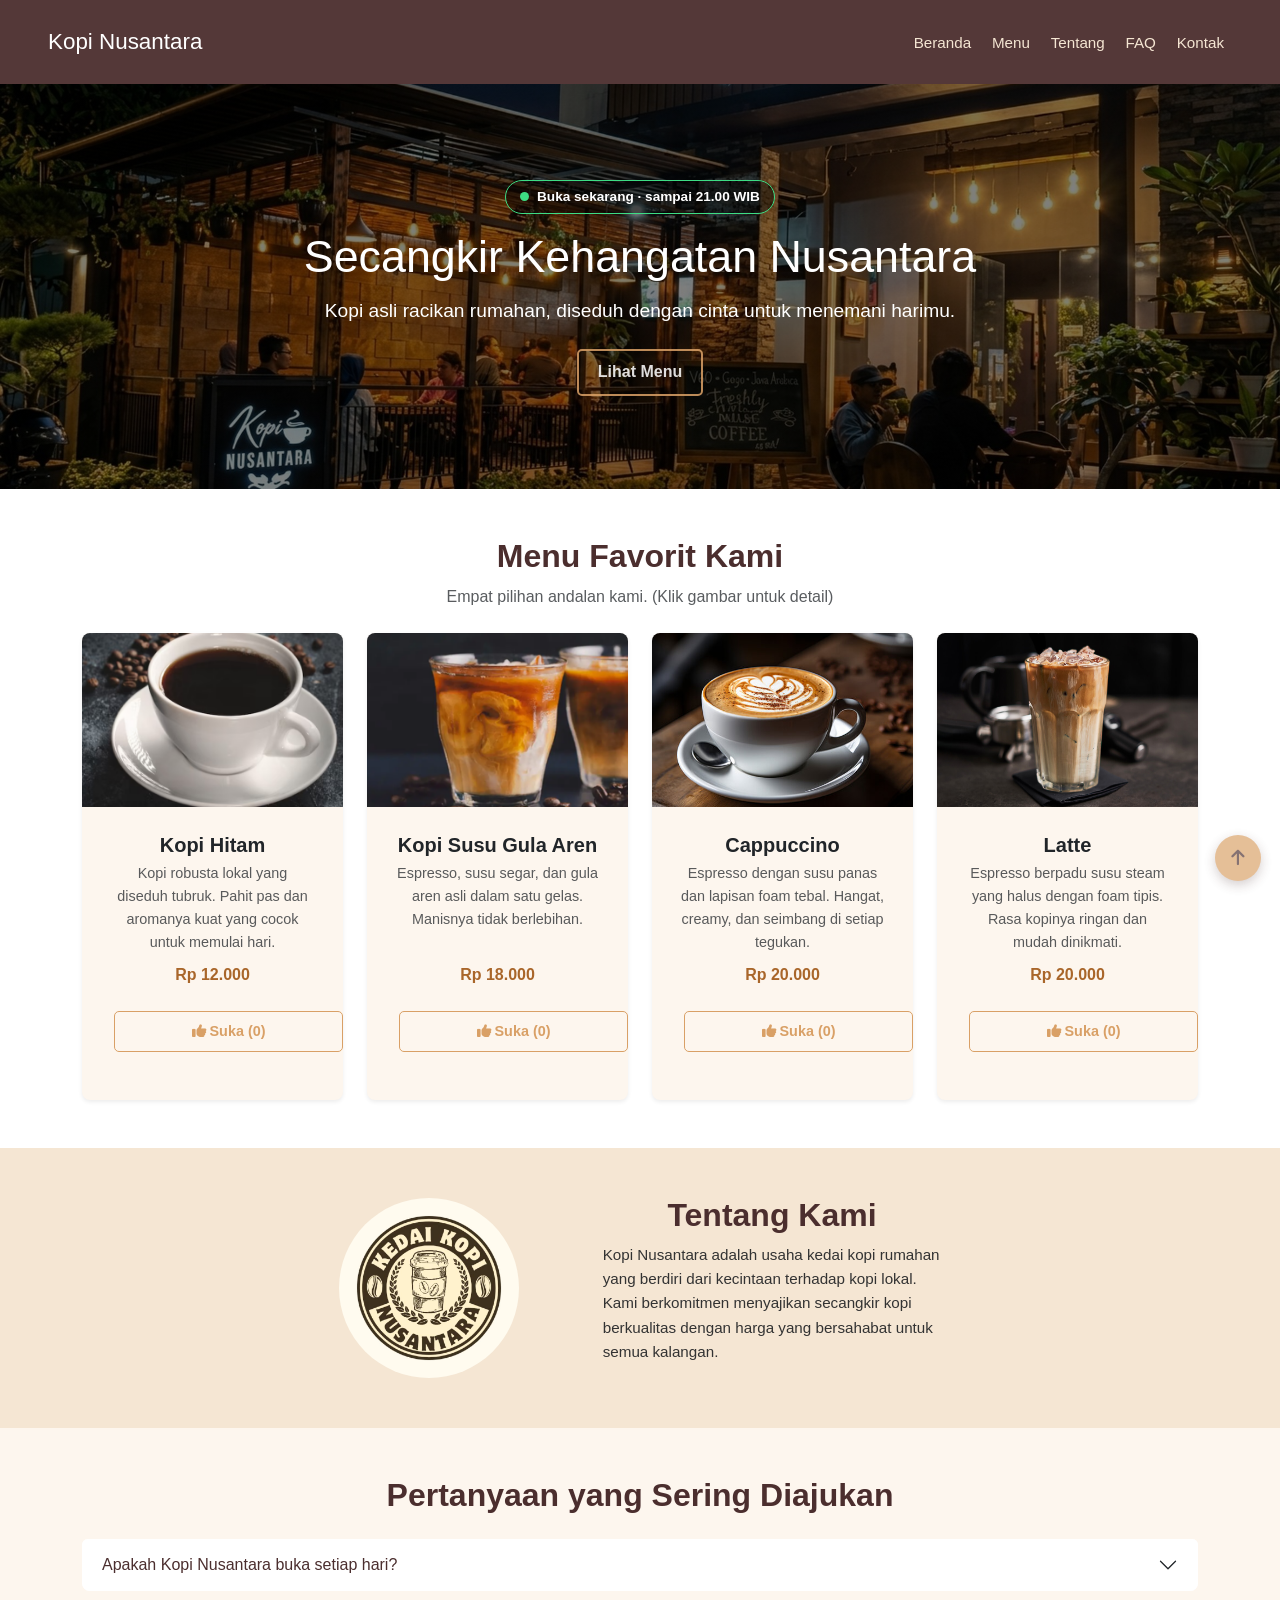
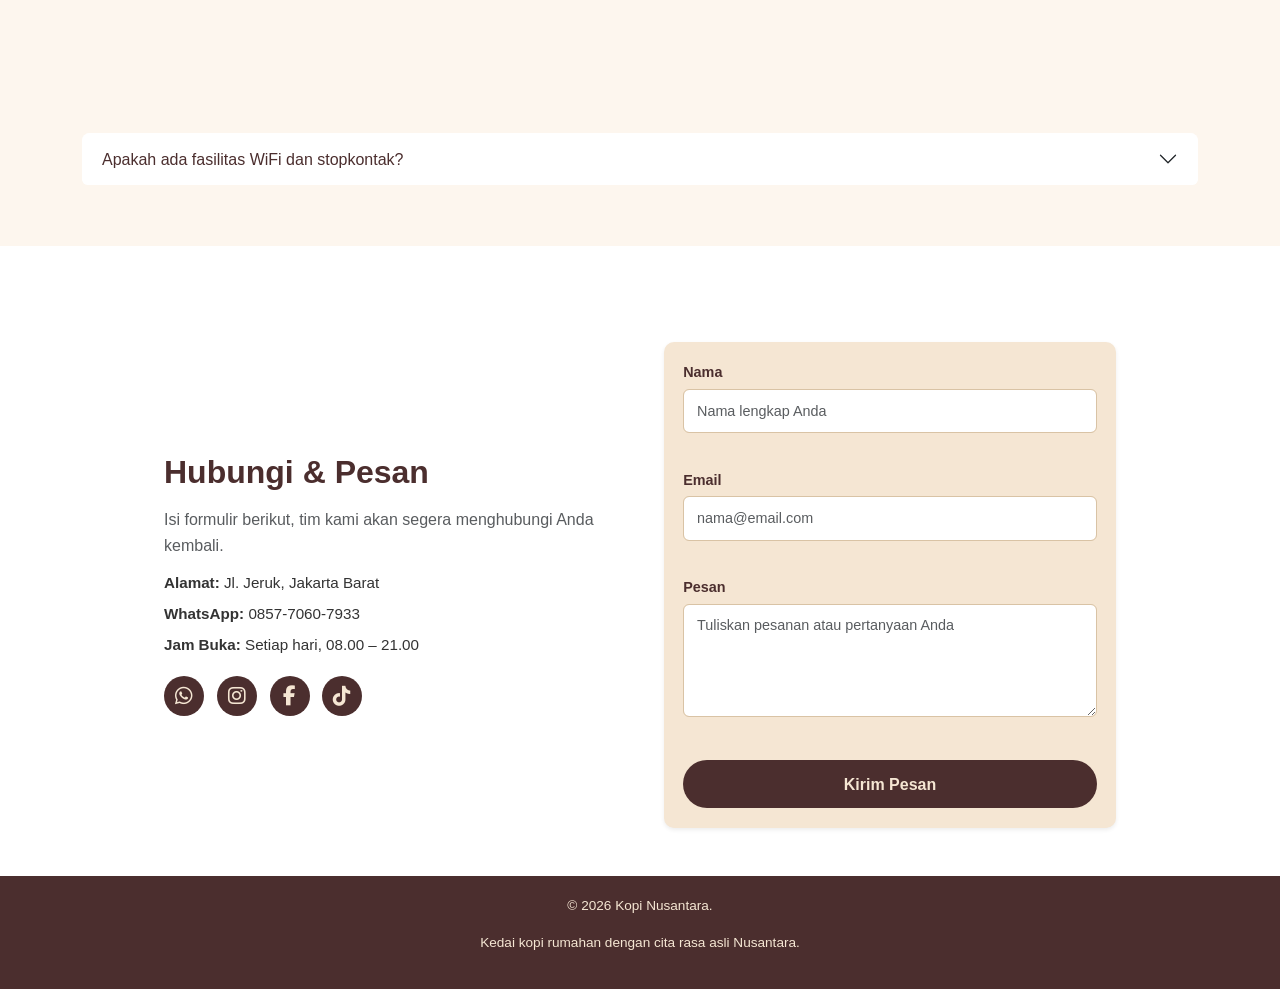
==== commit 13d8fb95: "Menu, Modal, Contact & Message Bootstrap" ====
--- a/index.html
+++ b/index.html
@@ -1,5 +1,5 @@
 <!DOCTYPE html>
-<html lang="id">
+<html>
 <head>
   <meta charset="UTF-8">
   <meta name="viewport" content="width=device-width, initial-scale=1.0">
@@ -51,50 +51,138 @@
   </section>
 
   <!--main content-->
-  <section class="menu" id="menu">
-    <h2 class="section-title">Menu Favorit Kami</h2>
-    <p>Empat pilihan andalan kami</p>
-    <div class="menu-grid">
-
-      <div class="card">
-        <div class="badge-populer">Terpopuler</div>
-        <img src="images/Kopi Hitam.png" alt="Kopi Hitam">
-        <h3>Kopi Hitam</h3>
-        <p>Kopi robusta lokal yang diseduh tubruk. Pahit pas dan aromanya kuat yang cocok untuk memulai hari.</p>
-        <span class="price">Rp 12.000</span>
-        <!--Fitur Jquery untuk menyukai menu -->
-        <button class="btn-like"><i class="fa-solid fa-thumbs-up"></i> Suka (<span class="like-count">0</span>)</button>
-      </div>
-
-      <div class="card">
-        <div class="badge-populer">Terpopuler</div>
-        <img src="images/Kopi Susu Gula Aren.png" alt="Kopi Susu Gula Aren">
-        <h3>Kopi Susu Gula Aren</h3>
-        <p>Espresso, susu segar, dan gula aren asli dalam satu gelas. Manisnya tidak berlebihan.</p>
-        <span class="price">Rp 18.000</span>
-        <button class="btn-like"><i class="fa-solid fa-thumbs-up"></i> Suka (<span class="like-count">0</span>)</button>
-      </div>
-
-      <div class="card">
-        <div class="badge-populer">Terpopuler</div>
-        <img src="images/Cappuccino.jpg" alt="Cappuccino">
-        <h3>Cappuccino</h3>
-        <p>Espresso dengan susu panas dan lapisan foam tebal. Hangat, creamy, dan seimbang di setiap tegukan.</p>
-        <span class="price">Rp 20.000</span>
-        <button class="btn-like"><i class="fa-solid fa-thumbs-up"></i> Suka (<span class="like-count">0</span>)</button>
-      </div>
-
-      <div class="card">
-        <div class="badge-populer">Terpopuler</div>
-        <img src="images/Iced Latte.jpg" alt="Latte">
-        <h3>Latte</h3>
-        <p>Espresso berpadu susu steam yang halus dengan foam tipis. Rasa kopinya ringan dan mudah dinikmati.</p>
-        <span class="price">Rp 20.000</span>
-        <button class="btn-like"><i class="fa-solid fa-thumbs-up"></i> Suka (<span class="like-count">0</span>)</button>
-      </div>
-
-    </div>
-  </section>
+  <section class="menu py-5" id="menu">
+    <div class="container">
+      <h2 class="section-title text-center fw-bold mb-2">Menu Favorit Kami</h2>
+      <p class="text-center text-muted mb-4">Empat pilihan andalan kami. (Klik gambar untuk detail)</p>
+      
+      <div class="row g-4 justify-content-center">
+
+        <!-- Menu 1 -->
+        <div class="col-12 col-md-6 col-lg-3">
+          <div class="card h-100 shadow-sm border-0 position-relative">
+            <div class="badge-populer">Terpopuler</div>
+            <img src="images/Kopi Hitam.png" class="card-img-top" alt="Kopi Hitam" data-bs-toggle="modal" data-bs-target="#modalKopiHitam" style="cursor: pointer;">
+            <div class="card-body d-flex flex-column text-center">
+              <h3 class="card-title h5 text-dark fw-bold">Kopi Hitam</h3>
+              <p class="card-text text-muted small flex-grow-1">Kopi robusta lokal yang diseduh tubruk. Pahit pas dan aromanya kuat yang cocok untuk memulai hari.</p>
+              <span class="price fw-bold d-block mb-3">Rp 12.000</span>
+              <!--Fitur Jquery untuk menyukai menu -->
+              <button class="btn-like w-100"><i class="fa-solid fa-thumbs-up"></i> Suka (<span class="like-count">0</span>)</button>
+            </div>
+          </div>
+        </div>
+
+        <!-- Menu 2 -->
+        <div class="col-12 col-md-6 col-lg-3">
+          <div class="card h-100 shadow-sm border-0 position-relative">
+            <div class="badge-populer">Terpopuler</div>
+            <img src="images/Kopi Susu Gula Aren.png" class="card-img-top" alt="Kopi Susu Gula Aren" data-bs-toggle="modal" data-bs-target="#modalKopiSusu" style="cursor: pointer;">
+            <div class="card-body d-flex flex-column text-center">
+              <h3 class="card-title h5 text-dark fw-bold">Kopi Susu Gula Aren</h3>
+              <p class="card-text text-muted small flex-grow-1">Espresso, susu segar, dan gula aren asli dalam satu gelas. Manisnya tidak berlebihan.</p>
+              <span class="price fw-bold d-block mb-3">Rp 18.000</span>
+              <button class="btn-like w-100"><i class="fa-solid fa-thumbs-up"></i> Suka (<span class="like-count">0</span>)</button>
+            </div>
+          </div>
+        </div>
+
+        <!-- Menu 3 -->
+        <div class="col-12 col-md-6 col-lg-3">
+          <div class="card h-100 shadow-sm border-0 position-relative">
+            <div class="badge-populer">Terpopuler</div>
+            <img src="images/Cappuccino.jpg" class="card-img-top" alt="Cappuccino" data-bs-toggle="modal" data-bs-target="#modalCappuccino" style="cursor: pointer;">
+            <div class="card-body d-flex flex-column text-center">
+              <h3 class="card-title h5 text-dark fw-bold">Cappuccino</h3>
+              <p class="card-text text-muted small flex-grow-1">Espresso dengan susu panas dan lapisan foam tebal. Hangat, creamy, dan seimbang di setiap tegukan.</p>
+              <span class="price fw-bold d-block mb-3">Rp 20.000</span>
+              <button class="btn-like w-100"><i class="fa-solid fa-thumbs-up"></i> Suka (<span class="like-count">0</span>)</button>
+            </div>
+          </div>
+        </div>
+
+        <!-- Menu 4 -->
+        <div class="col-12 col-md-6 col-lg-3">
+          <div class="card h-100 shadow-sm border-0 position-relative">
+            <div class="badge-populer">Terpopuler</div>
+            <img src="images/Iced Latte.jpg" class="card-img-top" alt="Latte" data-bs-toggle="modal" data-bs-target="#modalLatte" style="cursor: pointer;">
+            <div class="card-body d-flex flex-column text-center">
+              <h3 class="card-title h5 text-dark fw-bold">Latte</h3>
+              <p class="card-text text-muted small flex-grow-1">Espresso berpadu susu steam yang halus dengan foam tipis. Rasa kopinya ringan dan mudah dinikmati.</p>
+              <span class="price fw-bold d-block mb-3">Rp 20.000</span>
+              <button class="btn-like w-100"><i class="fa-solid fa-thumbs-up"></i> Suka (<span class="like-count">0</span>)</button>
+            </div>
+          </div>
+        </div>
+
+      </div>
+    </div>
+  </section>
+
+  <!--Detail Menu-->
+  <div class="modal fade" id="modalKopiHitam" tabindex="-1" aria-hidden="true">
+    <div class="modal-dialog modal-dialog-centered">
+      <div class="modal-content custom-modal-bg">
+        <div class="modal-header border-0">
+          <h5 class="modal-title fw-bold" style="color: #4b2e2e;">Kopi Hitam</h5>
+          <button type="button" class="btn-close" data-bs-dismiss="modal" aria-label="Close"></button>
+        </div>
+        <div class="modal-body text-center">
+          <img src="images/Kopi Hitam.png" class="img-fluid rounded mb-3 shadow-sm" alt="Kopi Hitam">
+          <p class="text-muted">Kopi robusta lokal pilihan yang diseduh dengan metode tubruk tradisional. Menghadirkan rasa pahit yang pas dan aroma yang sangat kuat. Pilihan sempurna untuk memberikan energi ekstra di pagi hari.</p>
+          <span class="fs-5 fw-bold" style="color: #a9662a;">Rp 12.000</span>
+        </div>
+      </div>
+    </div>
+  </div>
+
+  <div class="modal fade" id="modalKopiSusu" tabindex="-1" aria-hidden="true">
+    <div class="modal-dialog modal-dialog-centered">
+      <div class="modal-content custom-modal-bg">
+        <div class="modal-header border-0">
+          <h5 class="modal-title fw-bold" style="color: #4b2e2e;">Kopi Susu Gula Aren</h5>
+          <button type="button" class="btn-close" data-bs-dismiss="modal" aria-label="Close"></button>
+        </div>
+        <div class="modal-body text-center">
+          <img src="images/Kopi Susu Gula Aren.png" class="img-fluid rounded mb-3 shadow-sm" alt="Kopi Susu Gula Aren">
+          <p class="text-muted">Kombinasi sempurna dari double shot espresso, susu segar berkualitas, dan manisnya gula aren murni. Rasa manisnya pas dan tidak menutupi karakter asli dari kopi itu sendiri.</p>
+          <span class="fs-5 fw-bold" style="color: #a9662a;">Rp 18.000</span>
+        </div>
+      </div>
+    </div>
+  </div>
+
+  <div class="modal fade" id="modalCappuccino" tabindex="-1" aria-hidden="true">
+    <div class="modal-dialog modal-dialog-centered">
+      <div class="modal-content custom-modal-bg">
+        <div class="modal-header border-0">
+          <h5 class="modal-title fw-bold" style="color: #4b2e2e;">Cappuccino</h5>
+          <button type="button" class="btn-close" data-bs-dismiss="modal" aria-label="Close"></button>
+        </div>
+        <div class="modal-body text-center">
+          <img src="images/Cappuccino.jpg" class="img-fluid rounded mb-3 shadow-sm" alt="Cappuccino">
+          <p class="text-muted">Dibuat dari espresso base klasik dengan takaran susu panas yang presisi serta lapisan foam yang tebal di atasnya. Cita rasa yang hangat, creamy, namun rasa kopinya tetap menonjol.</p>
+          <span class="fs-5 fw-bold" style="color: #a9662a;">Rp 20.000</span>
+        </div>
+      </div>
+    </div>
+  </div>
+
+  <div class="modal fade" id="modalLatte" tabindex="-1" aria-hidden="true">
+    <div class="modal-dialog modal-dialog-centered">
+      <div class="modal-content custom-modal-bg">
+        <div class="modal-header border-0">
+          <h5 class="modal-title fw-bold" style="color: #4b2e2e;">Latte</h5>
+          <button type="button" class="btn-close" data-bs-dismiss="modal" aria-label="Close"></button>
+        </div>
+        <div class="modal-body text-center">
+          <img src="images/Iced Latte.jpg" class="img-fluid rounded mb-3 shadow-sm" alt="Latte">
+          <p class="text-muted">Bagi yang menyukai kopi dengan rasa yang lebih lembut. Latte kami memadukan espresso ringan dengan susu steam dominan dan foam tipis, menghasilkan tekstur velvet yang sangat nikmat.</p>
+          <span class="fs-5 fw-bold" style="color: #a9662a;">Rp 20.000</span>
+        </div>
+      </div>
+    </div>
+  </div>
 
   <!--tentang kami-->
   <section class="tentang py-5" id="tentang">
@@ -177,56 +265,61 @@
     </div>
   </section>
 
-  <!--kontak & pesan (validasi form menggunakan jQuery, lihat script.js)-->
-  <section class="kontak" id="kontak">
-    <div class="kontak-grid">
-      <div class="kontak-info">
-        <h2>Hubungi &amp; Pesan</h2>
-        <p>Isi formulir berikut, tim kami akan segera menghubungi Anda kembali.</p>
-        <ul class="kontak-detail">
-          <li><strong>Alamat:</strong> Jl. Jeruk, Jakarta Barat</li>
-          <li><strong>WhatsApp:</strong> 0857-7060-7933</li>
-          <li><strong>Jam Buka:</strong> Setiap hari, 08.00 &ndash; 21.00</li>
-        </ul>
-
-        <!--ini untuk logo whatsapp, instagram, facebook, tiktok, yang diimpor dari link css di atas-->
-        <div class="social-links">
-          <a href="https://wa.me/6285770607933" class="social-btn whatsapp" target="_blank">
-            <i class="fa-brands fa-whatsapp"></i>
-          </a>
-          <a href="https://www.instagram.com/kopinusantara.kopnus?utm_source=ig_web_button_share_sheet&stkn=ZDNlZDc0MzIxNw==" class="social-btn instagram" target="_blank">
-            <i class="fa-brands fa-instagram"></i>
-          </a>
-          <a href="https://www.facebook.com/kopinusantaraa/" class="social-btn facebook" target="_blank">
-            <i class="fa-brands fa-facebook-f"></i>
-          </a>
-          <a href="https://www.tiktok.com/@kedai_kosim?is_from_webapp=1&sender_device=pc" class="social-btn tiktok" target="_blank">
-            <i class="fa-brands fa-tiktok"></i>
-          </a>
-        </div>
-      </div>
-
-      <!--novalidate: validasi bawaan browser dimatikan, validasi dilakukan oleh jQuery di script.js-->
-      <form class="kontak-form" id="form-kontak" novalidate>
-        <div class="form-group">
-          <label for="nama">Nama</label>
-          <input type="text" id="nama" name="nama" placeholder="Nama lengkap Anda">
-          <span class="error-msg"></span>
-        </div>
-        <div class="form-group">
-          <label for="email">Email</label>
-          <input type="email" id="email" name="email" placeholder="nama@email.com">
-          <span class="error-msg"></span>
-        </div>
-        <div class="form-group">
-          <label for="pesan">Pesan</label>
-          <textarea id="pesan" name="pesan" rows="4" placeholder="Tuliskan pesanan atau pertanyaan Anda"></textarea>
-          <span class="error-msg"></span>
-        </div>
-        <button type="submit" class="btn-kirim" id="btn-kirim">Kirim Pesan</button>
-        <!--pesan sukses, disembunyikan dulu lalu dimunculkan jQuery dengan slideDown-->
-        <div class="form-status" id="form-status"></div>
-      </form>
+  <!--kontak & pesan-->
+  <section class="kontak py-5" id="kontak">
+    <div class="container">
+      <div class="row g-5 align-items-center justify-content-center" style="max-width: 1000px; margin: 0 auto;">
+        
+        <div class="col-12 col-lg-6 kontak-info">
+          <h2 class="fw-bold mb-3">Hubungi &amp; Pesan</h2>
+          <p class="text-muted">Isi formulir berikut, tim kami akan segera menghubungi Anda kembali.</p>
+          <ul class="kontak-detail p-0">
+            <li><strong>Alamat:</strong> Jl. Jeruk, Jakarta Barat</li>
+            <li><strong>WhatsApp:</strong> 0857-7060-7933</li>
+            <li><strong>Jam Buka:</strong> Setiap hari, 08.00 &ndash; 21.00</li>
+          </ul>
+
+          <!--ini untuk logo whatsapp, instagram, facebook, tiktok, yang diimpor dari link css di atas-->
+          <div class="social-links">
+            <a href="https://wa.me/6285770607933" class="social-btn whatsapp" target="_blank">
+              <i class="fa-brands fa-whatsapp"></i>
+            </a>
+            <a href="https://www.instagram.com/kopinusantara.kopnus?utm_source=ig_web_button_share_sheet&stkn=ZDNlZDc0MzIxNw==" class="social-btn instagram" target="_blank">
+              <i class="fa-brands fa-instagram"></i>
+            </a>
+            <a href="https://www.facebook.com/kopinusantaraa/" class="social-btn facebook" target="_blank">
+              <i class="fa-brands fa-facebook-f"></i>
+            </a>
+            <a href="https://www.tiktok.com/@kedai_kosim?is_from_webapp=1&sender_device=pc" class="social-btn tiktok" target="_blank">
+              <i class="fa-brands fa-tiktok"></i>
+            </a>
+          </div>
+        </div>
+
+        <div class="col-12 col-lg-6">
+          <form class="kontak-form shadow-sm" id="form-kontak" novalidate>
+            <div class="form-group mb-3">
+              <label for="nama">Nama</label>
+              <input type="text" id="nama" name="nama" class="form-control" placeholder="Nama lengkap Anda">
+              <span class="error-msg"></span>
+            </div>
+            <div class="form-group mb-3">
+              <label for="email">Email</label>
+              <input type="email" id="email" name="email" class="form-control" placeholder="nama@email.com">
+              <span class="error-msg"></span>
+            </div>
+            <div class="form-group mb-4">
+              <label for="pesan">Pesan</label>
+              <textarea id="pesan" name="pesan" rows="4" class="form-control" placeholder="Tuliskan pesanan atau pertanyaan Anda"></textarea>
+              <span class="error-msg"></span>
+            </div>
+            <button type="submit" class="btn-kirim" id="btn-kirim">Kirim Pesan</button>
+            <!--pesan sukses, disembunyikan dulu lalu dimunculkan jQuery dengan slideDown-->
+            <div class="form-status" id="form-status"></div>
+          </form>
+        </div>
+
+      </div>
     </div>
   </section>
 
@@ -237,7 +330,7 @@
   </footer>
 
   <!--wadah toast notifikasi, isinya ditambahkan jQuery lewat fungsi tampilkanToast()-->
-  <div class="toast-container" id="toast-container" aria-live="polite"></div>
+  <div class="toast-container-custom" id="toast-container" aria-live="polite"></div>
 
   <!--tombol kembali ke atas, muncul lewat jQuery setelah halaman di-scroll-->
   <button class="back-to-top" id="back-to-top" aria-label="Kembali ke atas">
--- a/style.css
+++ b/style.css
@@ -33,7 +33,16 @@
   background-color: rgba(75, 46, 46, 0.95);
   backdrop-filter: blur(5px);
   -webkit-backdrop-filter: blur(5px);
-  padding: 0.5rem 1rem;
+  padding: 0.5rem 0;
+}
+
+.nav-container {
+  display: flex;
+  align-items: center;
+  justify-content: space-between;
+  padding-left: 1rem;
+  padding-right: 1rem;
+  width: 100%;
 }
 
 .navbar-brand.logo {
@@ -54,21 +63,25 @@
   background-image: url("data:image/svg+xml,%3csvg xmlns='http://www.w3.org/2000/svg' viewBox='0 0 30 30'%3e%3cpath stroke='rgba%28245, 230, 211, 1%29' stroke-linecap='round' stroke-miterlimit='10' stroke-width='2' d='M4 7h22M4 15h22M4 23h22'/%3e%3c/svg%3e");
 }
 
-.navbar-collapse {
-  background-color: #4b2e2e;
-}
-
 @media (max-width: 575.98px) {
   .navbar-collapse {
+    background-color: #4b2e2e;
     margin-top: 0.75rem;
     border-radius: 6px;
     padding: 0.5rem 0;
   }
 }
 
+/* kecilin jarak antar menu biar balik rapat kayak desain awal */
+.navbar-nav {
+  gap: 0.3rem;
+}
+
 .nav-link {
   color: #f5e6d3;
   font-size: 0.95rem;
+  padding-left: 0.6rem;
+  padding-right: 0.6rem;
   padding-bottom: 4px;
   border-bottom: 2px solid transparent;
   transition: border-color 0.2s ease, color 0.2s ease;
@@ -90,6 +103,13 @@
   border-bottom-color: #d9a066;
 }
 
+@media (min-width: 992px) {
+  .nav-container {
+    padding-left: 3rem;
+    padding-right: 3rem;
+  }
+}
+
 /*==hero==*/
 .hero {
   background: linear-gradient(rgba(0,0,0,0.5), rgba(0,0,0,0.5)),
@@ -145,22 +165,17 @@
   color: #4b2e2e;
 }
 
-.menu-grid {
-  display: grid;
-  grid-template-columns: 1fr;
-  gap: 1.2rem;
-}
-
+/*==card==*/
 .card {
-  background-color: #fdf6ee;
+  background-color: #fdf6ee !important;
   border-radius: 8px;
   overflow: hidden;
   box-shadow: 0 2px 6px rgba(0,0,0,0.1);
   text-align: center;
   padding-bottom: 1rem;
-  /* buat harga nempel di bawah card */
   display: flex;
   flex-direction: column;
+  position: relative;
 }
 
 .card img {
@@ -186,14 +201,9 @@
   color: #a9662a;
 }
 
-/* badge menu terpopuler */
-.card {
-  position: relative;
-}
-
 .card.terpopuler{
-  border: 2px solid #d9a066;
-  box-shadow: 0 0 15px rgba(217, 160, 102, 0.6);
+  border: 2px solid #d9a066 !important;
+  box-shadow: 0 0 15px rgba(217, 160, 102, 0.6) !important;
 }
 
 .badge-populer{
@@ -213,6 +223,7 @@
 .card.terpopuler .badge-populer{
   display: inline-block;
 }
+
 /*==tentang==*/
 .tentang {
   background-color: #f5e6d3;
@@ -310,7 +321,6 @@
   background-color: #f5e6d3;
 }
 
-/* kelas liked ditambahkan jQuery saat tombol suka diklik */
 .btn-like.liked {
   background-color: #d9a066;
   color: #fff;
@@ -320,14 +330,6 @@
 .kontak {
   padding: 2rem 1rem;
   background-color: #fff;
-}
-
-.kontak-grid {
-  display: grid;
-  grid-template-columns: 1fr;
-  gap: 2rem;
-  max-width: 1000px;
-  margin: 0 auto;
 }
 
 .kontak-info h2 {
@@ -460,19 +462,12 @@
 
 /*===tablet===*/
 @media (min-width: 576px) {
-
   .hero h2 {
     font-size: 2rem;
   }
-
   .hero p {
     font-size: 1.05rem;
   }
-
-  .menu-grid {
-    grid-template-columns: repeat(2, 1fr);
-  }
-
   .tentang-flex {
     flex-direction: row;
     align-items: center;
@@ -481,14 +476,12 @@
     max-width: 85%;
     margin: 0 auto;
   }
-
   .tentang-flex img {
     width: 180px;
     max-width: 180px;
     margin: 0 60px 0 0;
     flex-shrink: 0;
   }
-
   .tentang-flex .tentang-text {
     flex: 1;
   }
@@ -496,56 +489,36 @@
 
 /*===desktop===*/
 @media (min-width: 992px) {
-
   html {
     scroll-padding-top: 5.4rem;
   }
-
   .header {
-    padding: 0.7rem 3rem;
-  }
-
+    padding: 0.7rem 0;
+  }
   .logo {
     font-size: 1.8rem;
   }
-
   .hero {
     padding: 6rem 2rem;
   }
-
   .hero h2 {
     font-size: 2.8rem;
   }
-
   .hero p {
     font-size: 1.2rem;
   }
-
   .menu {
     padding: 3rem 4rem;
   }
-
-  .menu-grid {
-    grid-template-columns: repeat(4, 1fr);
-  }
-
   .tentang {
     padding: 3rem 4rem;
   }
-
   .tentang-flex {
     max-width: 54%;
     margin: auto;
   }
-
   .kontak {
     padding: 3rem 4rem;
-  }
-
-  .kontak-grid {
-    /* info kontak di kiri, formulir di kanan */
-    grid-template-columns: 1fr 1fr;
-    gap: 2.5rem;
   }
 }
 
@@ -588,7 +561,6 @@
   margin-top: 0.25rem;
 }
 
-/* ditambahkan jQuery ke kolom yang salah */
 .form-group input.input-error,
 .form-group textarea.input-error {
   border-color: #b3261e;
@@ -608,7 +580,7 @@
 }
 
 /*==toast notification==*/
-.toast-container {
+.toast-container-custom {
   position: fixed;
   left: 1.2rem;
   bottom: 1.2rem;
@@ -646,7 +618,6 @@
   font-weight: bold;
 }
 
-/* indikator di depan teks */
 .status-buka::before {
   content: '';
   display: inline-block;
@@ -657,7 +628,6 @@
   background-color: #aaa;
 }
 
-/* buka/tutup ditambahkan jQuery sesuai jam */
 .status-buka.buka {
   border-color: #3ddc84;
 }
@@ -672,4 +642,8 @@
 
 .status-buka.tutup::before {
   background-color: #ff5a4f;
+}
+
+.custom-modal-bg {
+  background-color: #fdf6ee;
 }
